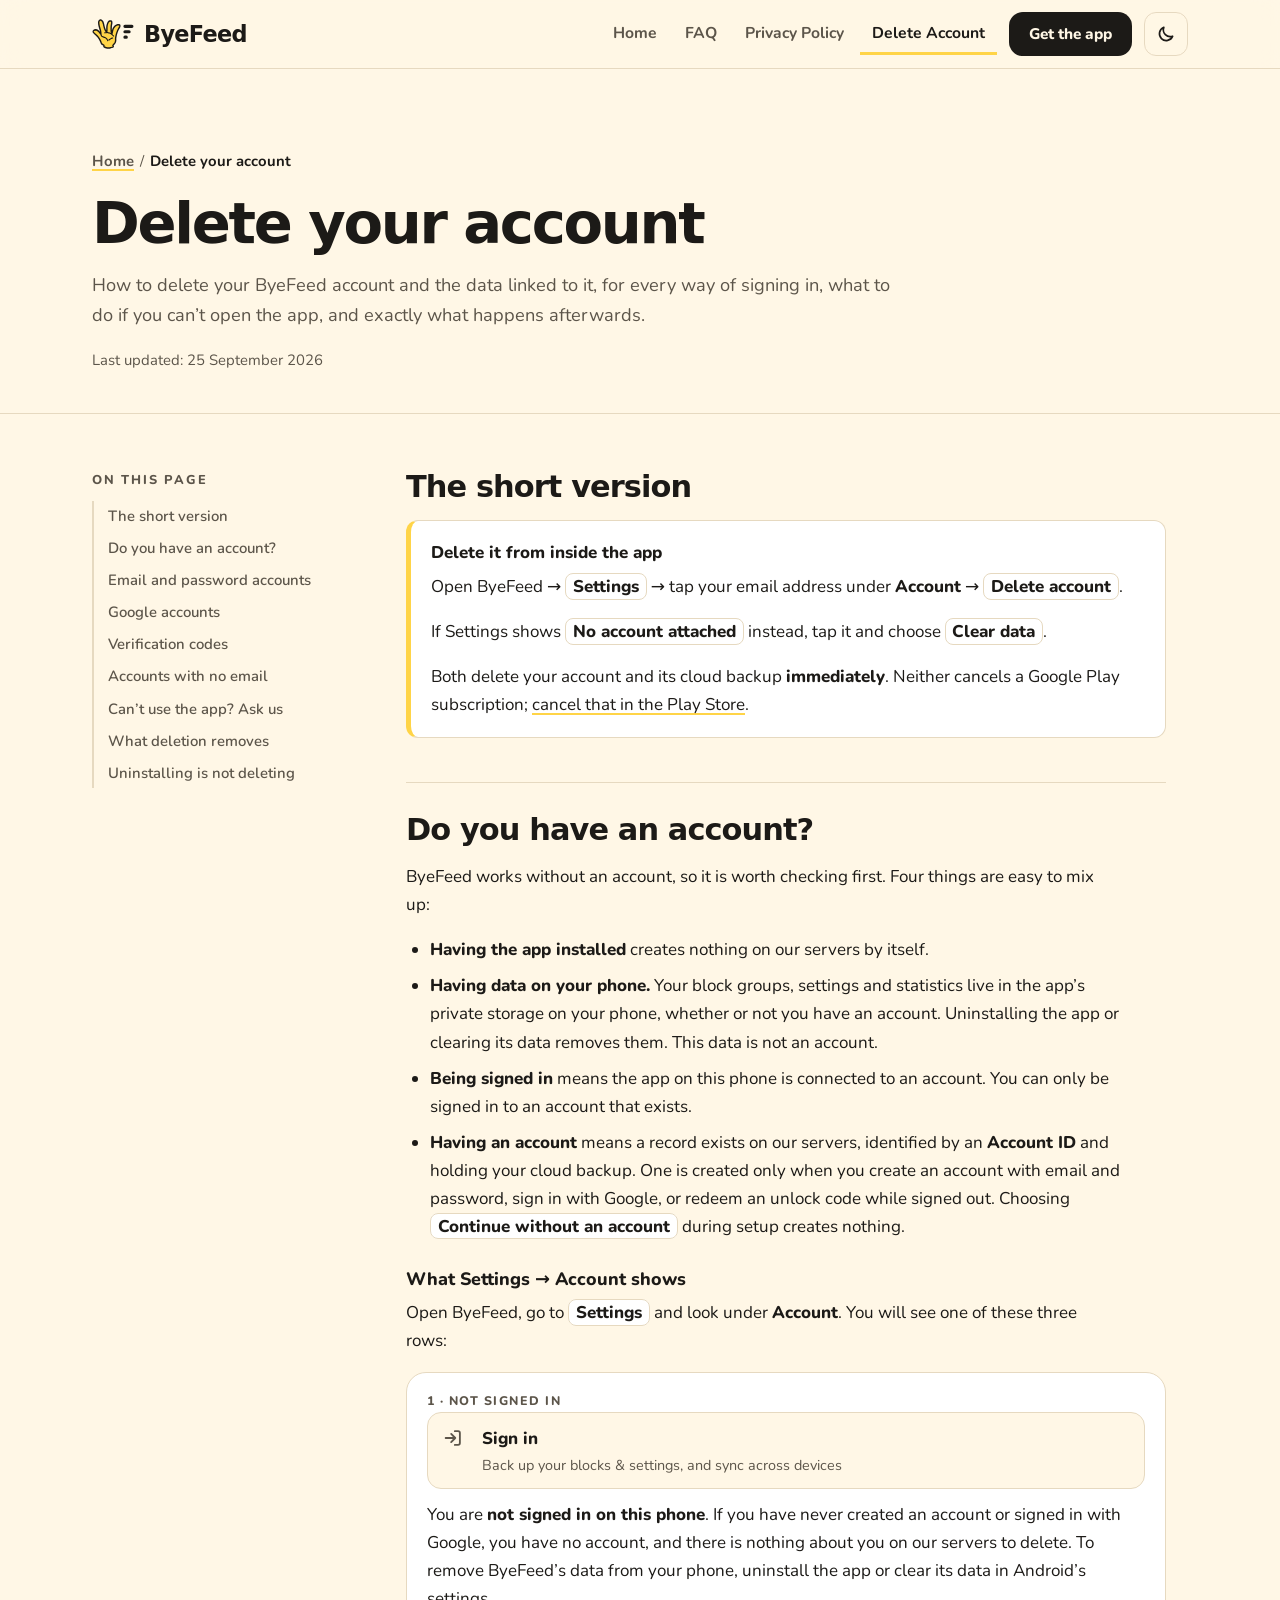
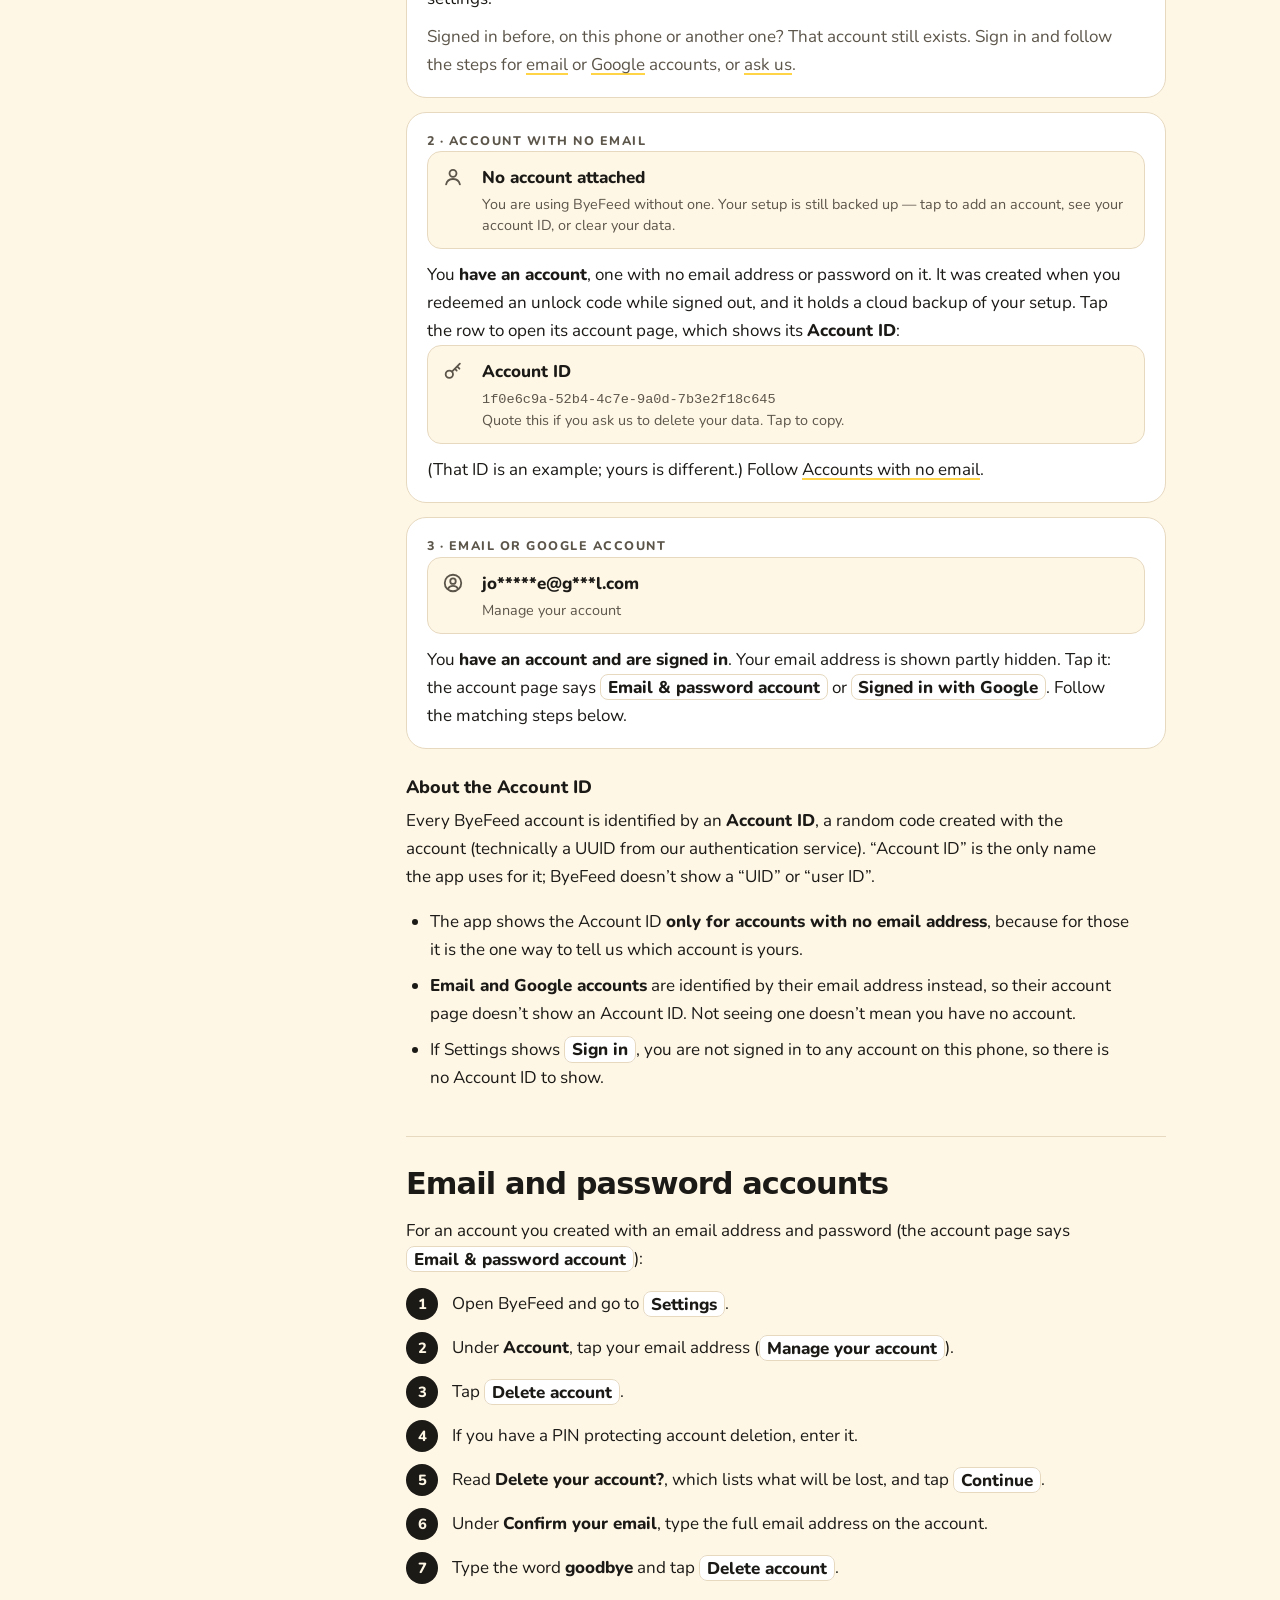
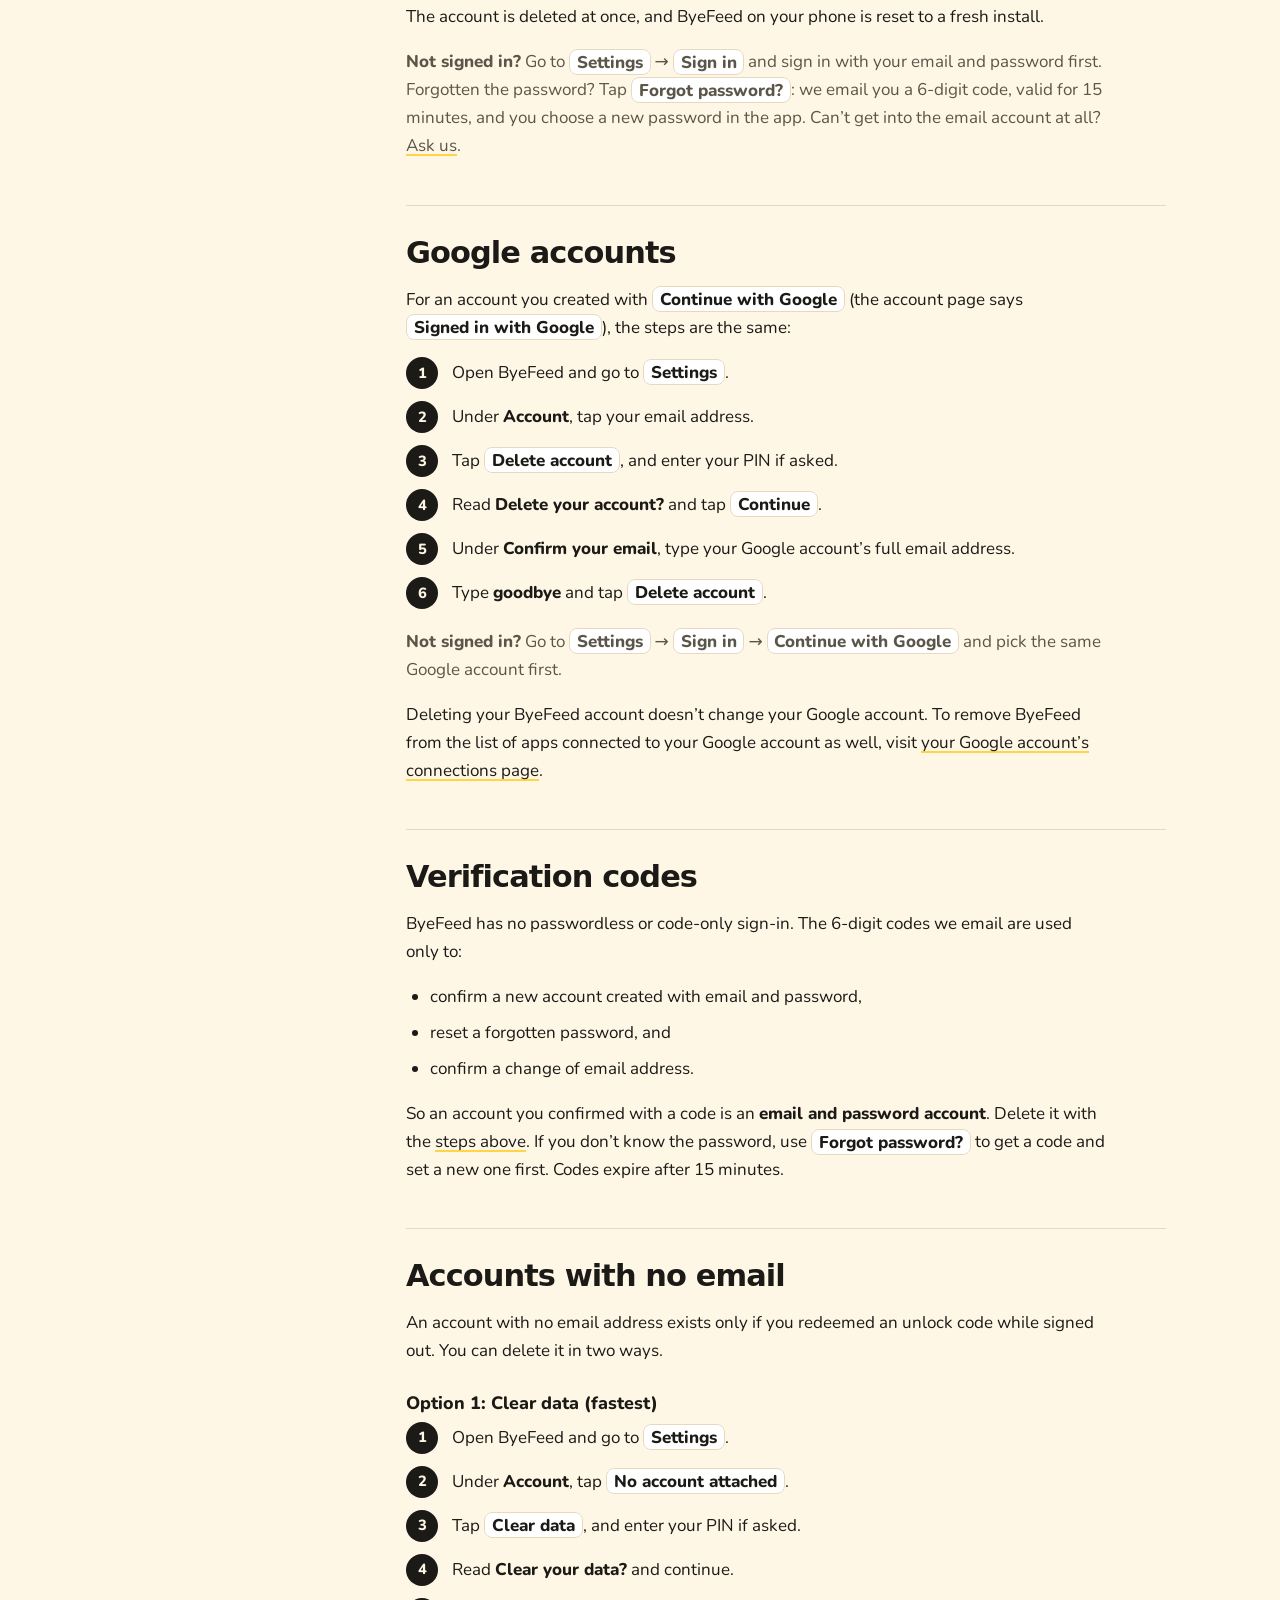
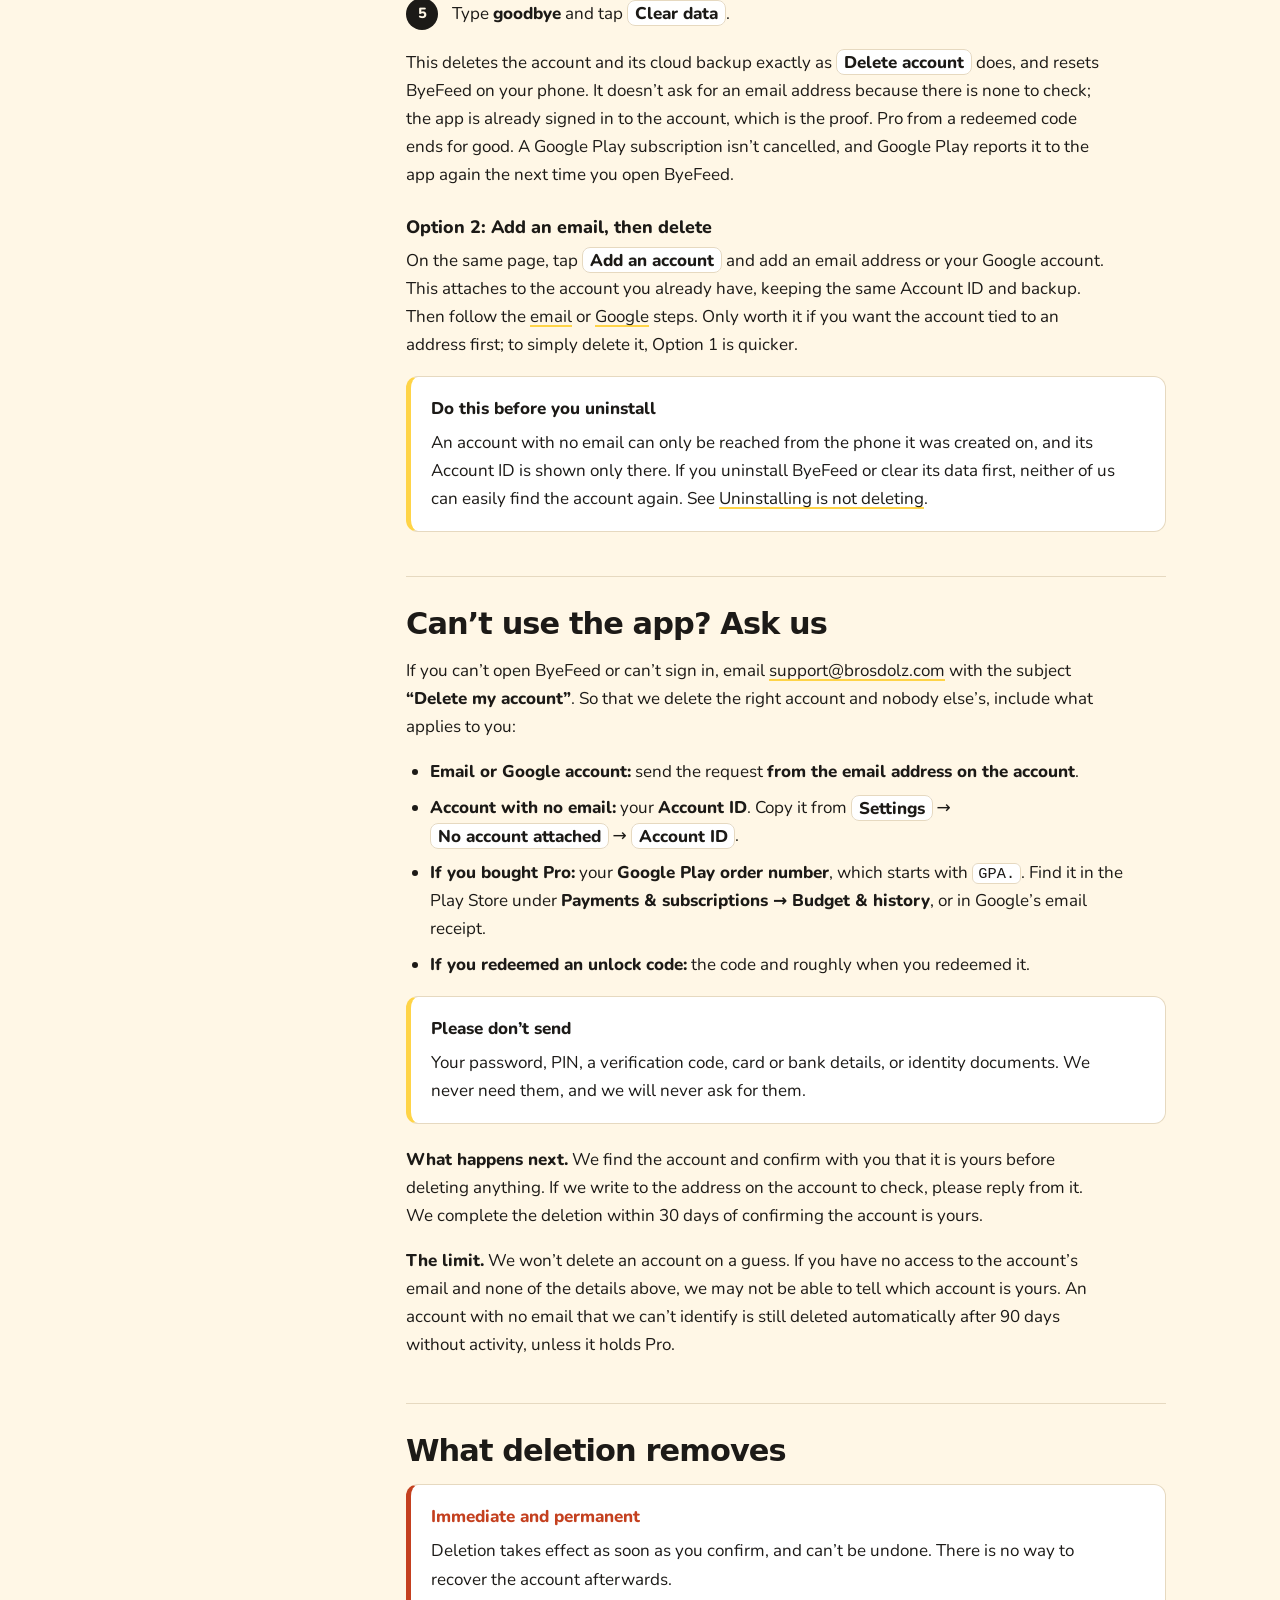
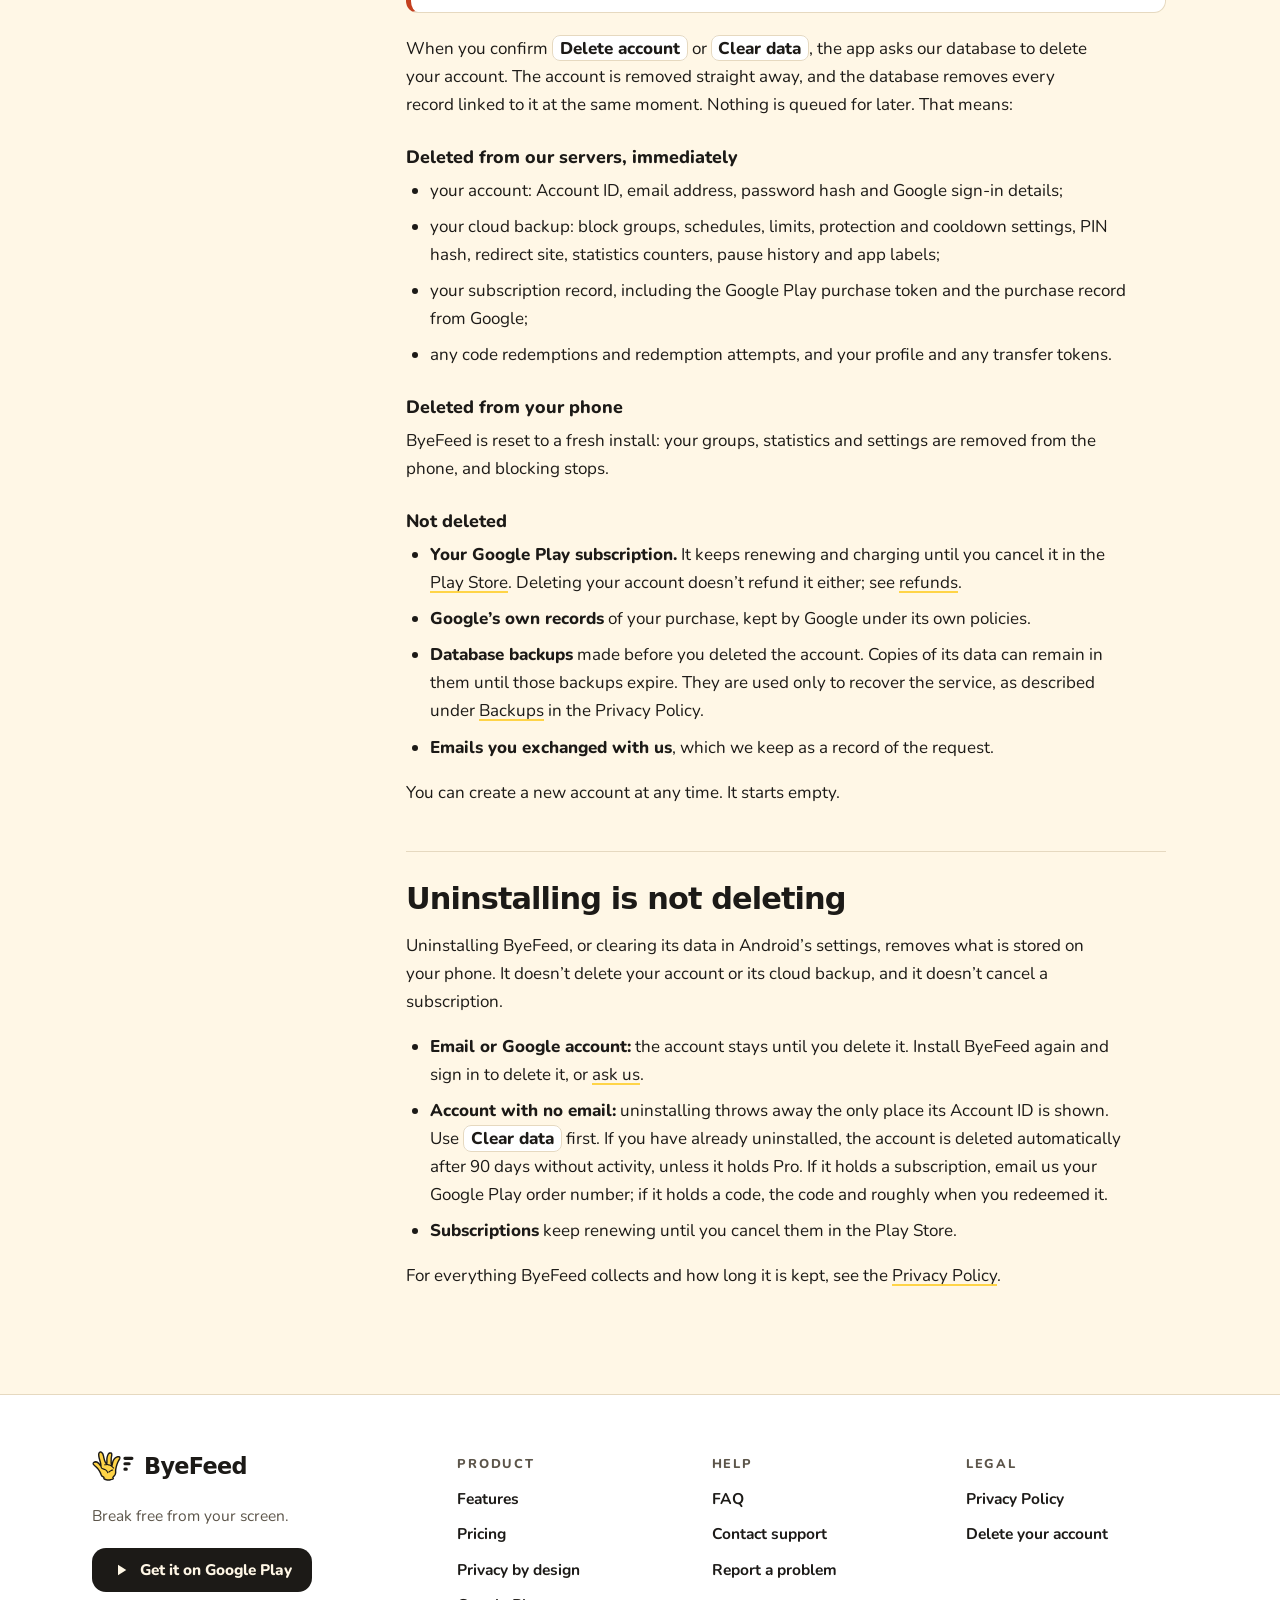
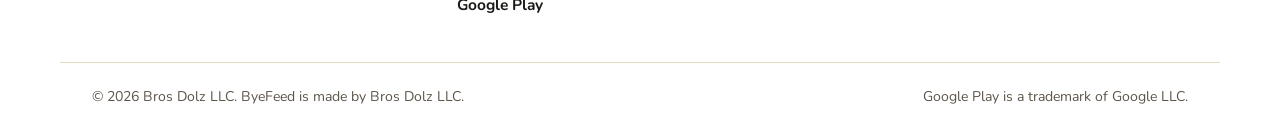
==== delete-account/index.html @ 9628e533 "Website creation" ====
<!DOCTYPE html>
<html lang="en">
<head>
<meta charset="utf-8">
<meta name="viewport" content="width=device-width, initial-scale=1">
<title>Delete your ByeFeed account</title>
<meta name="description" content="How to delete your ByeFeed account and its cloud backup: for email and Google accounts, accounts with no email, and by email if you can't open the app. What is deleted, and what isn't.">
<link rel="canonical" href="https://byefeed.app/delete-account/">
<meta name="color-scheme" content="light dark">
<meta name="theme-color" content="#FFF7E6" media="(prefers-color-scheme: light)">
<meta name="theme-color" content="#1C1A17" media="(prefers-color-scheme: dark)">
<link rel="icon" href="../assets/img/favicon.svg" type="image/svg+xml">
<link rel="icon" href="../assets/img/icon-192.png" type="image/png" sizes="192x192">
<link rel="apple-touch-icon" href="../assets/img/apple-touch-icon.png">
<link rel="preload" href="../assets/fonts/sora-700.woff2" as="font" type="font/woff2" crossorigin>
<link rel="preload" href="../assets/fonts/nunito-400.woff2" as="font" type="font/woff2" crossorigin>
<link rel="stylesheet" href="../assets/css/site.css">
<meta property="og:type" content="website">
<meta property="og:site_name" content="ByeFeed">
<meta property="og:title" content="ByeFeed | Delete your account">
<meta property="og:description" content="How to delete your ByeFeed account and its cloud backup: for email and Google accounts, accounts with no email, and by email if you can't open the app. What is deleted, and what isn't.">
<meta property="og:url" content="https://byefeed.app/delete-account/">
<meta property="og:image" content="https://byefeed.app/assets/img/og-image.png">
<meta property="og:image:width" content="1200">
<meta property="og:image:height" content="630">
<meta property="og:image:alt" content="The ByeFeed logo, a waving yellow hand, with the words Wave the feed goodbye.">
<meta property="og:locale" content="en_US">
<meta name="twitter:card" content="summary_large_image">
<meta name="twitter:title" content="ByeFeed | Delete your account">
<meta name="twitter:description" content="How to delete your ByeFeed account and its cloud backup: for email and Google accounts, accounts with no email, and by email if you can't open the app. What is deleted, and what isn't.">
<meta name="twitter:image" content="https://byefeed.app/assets/img/og-image.png">
<script>(function(){var d=document.documentElement,t=null;d.classList.add("js");try{t=localStorage.getItem("bf-theme")}catch(e){}if(t!=="light"&&t!=="dark")t=window.matchMedia&&matchMedia("(prefers-color-scheme: dark)").matches?"dark":"light";d.setAttribute("data-theme",t)})();</script>
<script src="../assets/js/site.js" defer></script>
</head>
<body>
<a class="skip-link" href="#main">Skip to content</a>
<svg class="sprite" aria-hidden="true" focusable="false">
  <symbol id="bf-mark" viewBox="0 0 262.8 189">
    <path d="M104.1 182.3C99.5 182.4 93.5 181.9 89.2 181C85.6 180.2 82.4 179.1 79.8 177.9C77.7 177 75.6 176.5 74.6 174.8C73.4 172.8 75.4 168.8 73.9 166.2C71.7 162.3 63.2 160.4 59.6 155.9C55.8 151 55.3 143.9 52.1 137.5C48.4 130.2 42.6 120.9 37.9 114.6C34.3 109.6 31.2 106.4 27 102.2C22 97 12.5 89.8 9.5 86.1C8.2 84.5 7.7 83.6 7.2 82.3C6.7 80.8 6.3 79.1 6.6 77.6C6.8 76.1 7.7 74.6 8.9 73.3C10.4 71.7 13.2 70.2 15.6 69.2C17.8 68.3 20.4 67.4 22.6 67.4C24.6 67.5 26.4 68.3 28.4 69.2C30.6 70.2 33 71.5 35.3 73.1C37.9 75.1 40.7 77.7 43.3 80.5C46.4 83.8 50.1 90.7 52.4 92.1C53.4 92.7 54.4 93.1 54.9 92.6C56.5 91.2 53.7 79.2 52.1 71.7C50.2 62.7 45.5 50.8 43.8 42.4C42.5 36.2 41.9 30.2 41.6 25.9C41.4 23.2 41.3 21.5 41.6 19.4C42 17.2 42.7 14.7 43.5 12.9C44 11.6 44.6 10.6 45.5 9.6C46.5 8.5 48.1 7.3 49.6 6.8C51 6.3 52.7 6.4 54.3 6.6C56 6.9 57.6 7.5 59.2 8.7C61.6 10.3 64.5 13.4 66.4 16.7C68.7 20.5 69.9 25.8 71.3 30.7C72.9 36.1 73.6 42.1 75.2 47.9C76.8 54.1 79.1 61.5 81.2 66.8C82.8 70.7 84.3 74.2 86.1 76.9C87.6 79 89.7 81.9 90.8 82C91.3 82 91.7 81.6 92 81C92.8 79.6 92.6 76.3 92.9 72.6C93.3 65.8 92.2 52 93.7 43.3C94.8 36.1 97.5 28.7 99.7 23.9C101.1 20.8 102.3 18.6 104.2 16.7C106 14.9 108.4 13.5 110.7 12.8C113 12.2 115.9 12.2 118 12.8C119.7 13.3 121.3 14.2 122.2 15.6C123.4 17.5 123.6 20.2 123.6 23.6C123.7 29.2 120.9 37.8 120.3 46.1C119.6 56.4 119.4 72.4 120.3 80.6C120.8 85.3 121.4 90.7 122.6 91.5C123 91.8 123.7 91.5 124.2 91.2C124.8 90.7 125.2 89.7 125.7 88.3C126.9 85 127.9 76.2 129.4 70.9C130.8 66.3 132 62.3 134.4 58.1C137 53.3 141.2 47.4 144.9 43.9C147.9 41.2 151.3 39.5 154.2 38.2C156.5 37.2 158.3 36.6 160.6 36.3C163.3 35.9 167.4 35.9 169.6 36.4C171 36.7 172.1 37.2 172.9 37.9C173.5 38.5 173.9 39 174.1 39.9C174.6 41.6 174.6 44.1 173.9 47.2C172.3 53.3 164.4 65 161.1 72.8C158.4 79.1 156.5 84.4 154.7 90.2C152.9 96 151.3 102.4 150.2 107.9C149.2 112.6 148.4 116.6 148 121.3C147.6 126.6 148.6 133.4 147.9 138.2C147.4 142.1 146.1 145.7 145 148.3C144.3 150 143.9 150.6 142.8 152.3C140.5 155.6 132.6 162.6 131.3 166C130.7 167.7 131 168.9 131.3 170.3C131.6 171.7 133.8 173.2 133.3 174.5C132.2 177.1 120.7 179.6 115.4 180.9C111.3 181.9 108.2 182.3 104.1 182.3Z" fill="#FFD447" stroke="#1C1A17" stroke-width="9" stroke-linejoin="round"/>
    <path d="M79.4 87.1C82.6 86.6 85.7 85.8 89 85.6C92.4 85.3 96.1 85.2 99.5 85.8C102.8 86.3 105.8 87.3 109.1 88.6C113 90.1 117.9 92.4 121.5 94.7C124.6 96.7 127.2 99 129.5 101.3C131.6 103.2 133.2 105.2 135 107.2 M56 95.6C56.1 96.9 56 98.1 56.4 99.5C57 101.5 58.4 104.7 59.4 106.4C60.1 107.5 60.6 108.1 61.5 108.9C62.9 110 64.7 111.1 67 112.1C70.2 113.6 76 114.4 79.5 116C82.5 117.3 84.8 118.7 87.1 120.5C89.4 122.3 91.4 124.3 93.1 126.7C95.1 129.4 96.4 133.1 98 136.3 M129.1 119.4C126 120.4 123.1 120.6 119.8 122.3C115.4 124.5 110.4 129.2 105.7 132.6" fill="none" stroke="#1C1A17" stroke-width="7" stroke-linecap="round"/>
    <path d="M206.8 46.4H250.8 M206.8 80.4H232.8 M206.8 114.4H214.8" fill="none" stroke="#1C1A17" style="stroke:var(--mark-bars)" stroke-width="20" stroke-linecap="round"/>
  </symbol>
  <symbol id="i-menu" viewBox="0 0 24 24" fill="none" stroke="currentColor" stroke-width="2" stroke-linecap="round" stroke-linejoin="round"><path d="M4 7h16M4 12h16M4 17h16"/></symbol>
  <symbol id="i-close" viewBox="0 0 24 24" fill="none" stroke="currentColor" stroke-width="2" stroke-linecap="round" stroke-linejoin="round"><path d="M6 6l12 12M18 6 6 18"/></symbol>
  <symbol id="i-play" viewBox="0 0 24 24" fill="none" stroke="currentColor" stroke-width="2" stroke-linecap="round" stroke-linejoin="round"><path d="M8 5v14l11-7z" fill="currentColor" stroke="none"/></symbol>
  <symbol id="i-sun" viewBox="0 0 24 24" fill="none" stroke="currentColor" stroke-width="2" stroke-linecap="round" stroke-linejoin="round"><circle cx="12" cy="12" r="4"/><path d="M12 2.5v2M12 19.5v2M4.6 4.6l1.4 1.4M18 18l1.4 1.4M2.5 12h2M19.5 12h2M4.6 19.4 6 18M18 6l1.4-1.4"/></symbol>
  <symbol id="i-moon" viewBox="0 0 24 24" fill="none" stroke="currentColor" stroke-width="2" stroke-linecap="round" stroke-linejoin="round"><path d="M20 14.6A8.2 8.2 0 0 1 9.4 4a8.2 8.2 0 1 0 10.6 10.6z"/></symbol>
  <symbol id="i-login" viewBox="0 0 24 24" fill="none" stroke="currentColor" stroke-width="2" stroke-linecap="round" stroke-linejoin="round"><path d="M14 4.5h3.5a2 2 0 0 1 2 2v11a2 2 0 0 1-2 2H14"/><path d="M10 16.5 14.5 12 10 7.5M14.5 12H4"/></symbol>
  <symbol id="i-user" viewBox="0 0 24 24" fill="none" stroke="currentColor" stroke-width="2" stroke-linecap="round" stroke-linejoin="round"><circle cx="12" cy="8" r="3.8"/><path d="M4.5 20c.8-3.6 3.9-5.8 7.5-5.8s6.7 2.2 7.5 5.8"/></symbol>
  <symbol id="i-key" viewBox="0 0 24 24" fill="none" stroke="currentColor" stroke-width="2" stroke-linecap="round" stroke-linejoin="round"><circle cx="8" cy="15.5" r="4"/><path d="m10.9 12.6 8.6-8.6M16.5 7l2.5 2.5M14 9.5l2 2"/></symbol>
  <symbol id="i-account" viewBox="0 0 24 24" fill="none" stroke="currentColor" stroke-width="2" stroke-linecap="round" stroke-linejoin="round"><circle cx="12" cy="12" r="9"/><circle cx="12" cy="10" r="3"/><path d="M6.5 18.2c1.3-2 3.2-3 5.5-3s4.2 1 5.5 3"/></symbol>
</svg>
<header class="site-header">
  <div class="wrap header-inner">
    <a class="brand" href="../index.html"><svg class="mark" width="42" height="30" viewBox="0 0 262.8 189" aria-hidden="true" focusable="false"><use href="#bf-mark"/></svg><span class="wordmark">ByeFeed</span><span class="sr-only"> home</span></a>
    <nav class="site-nav" id="site-menu" aria-label="Main">
      <ul>
        <li><a href="../index.html">Home</a></li>
        <li><a href="../faq/index.html">FAQ</a></li>
        <li><a href="../privacy/index.html">Privacy Policy</a></li>
        <li><a href="../delete-account/index.html" aria-current="page">Delete Account</a></li>
        <li class="nav-cta-item"><a class="btn btn-primary btn-sm" href="https://play.google.com/store/apps/details?id=com.byefeed.app">Get the app</a></li>
      </ul>
    </nav>
    <div class="header-actions">
      <button class="theme-toggle" type="button" aria-pressed="false" title="Switch to dark theme">
        <span class="sr-only">Dark theme</span>
        <svg class="icon-moon" aria-hidden="true" focusable="false"><use href="#i-moon"/></svg>
        <svg class="icon-sun" aria-hidden="true" focusable="false"><use href="#i-sun"/></svg>
      </button>
      <button class="nav-toggle" type="button" aria-expanded="false" aria-controls="site-menu">
        <span class="sr-only">Menu</span>
        <svg class="icon-open" aria-hidden="true" focusable="false"><use href="#i-menu"/></svg>
        <svg class="icon-close" aria-hidden="true" focusable="false"><use href="#i-close"/></svg>
      </button>
    </div>
  </div>
</header>
<main id="main">
  <div class="page-head">
    <div class="wrap">
      <nav class="breadcrumb" aria-label="Breadcrumb">
        <ol>
          <li><a href="../index.html">Home</a></li>
          <li><span aria-current="page">Delete your account</span></li>
        </ol>
      </nav>
      <h1>Delete your account</h1>
      <p class="lead">How to delete your ByeFeed account and the data linked to it, for every way of signing in, what to do if you can&rsquo;t open the app, and exactly what happens afterwards.</p>
      <p class="meta">Last updated: 25 September 2026</p>
    </div>
  </div>

  <div class="wrap doc-layout">
    <details class="toc" open>
      <summary>On this page</summary>
      <nav aria-label="Delete account sections">
        <ol>
          <li><a href="#quick">The short version</a></li>
          <li><a href="#check">Do you have an account?</a></li>
          <li><a href="#email">Email and password accounts</a></li>
          <li><a href="#google">Google accounts</a></li>
          <li><a href="#codes">Verification codes</a></li>
          <li><a href="#no-email">Accounts with no email</a></li>
          <li><a href="#by-email">Can&rsquo;t use the app? Ask us</a></li>
          <li><a href="#what-happens">What deletion removes</a></li>
          <li><a href="#uninstall">Uninstalling is not deleting</a></li>
        </ol>
      </nav>
    </details>

    <article class="doc">

      <section id="quick" aria-labelledby="h-quick">
        <h2 id="h-quick">The short version</h2>
        <div class="callout">
          <span class="callout-title">Delete it from inside the app</span>
          <p>Open ByeFeed &rarr; <span class="ui">Settings</span> &rarr; tap your email address under <strong>Account</strong> &rarr; <span class="ui">Delete account</span>.</p>
          <p>If Settings shows <span class="ui">No account attached</span> instead, tap it and choose <span class="ui">Clear data</span>.</p>
          <p>Both delete your account and its cloud backup <strong>immediately</strong>. Neither cancels a Google Play subscription; <a href="https://play.google.com/store/account/subscriptions">cancel that in the Play Store</a>.</p>
        </div>
      </section>

      <section id="check" aria-labelledby="h-check">
        <h2 id="h-check">Do you have an account?</h2>
        <p>ByeFeed works without an account, so it is worth checking first. Four things are easy to mix up:</p>
        <ul>
          <li><strong>Having the app installed</strong> creates nothing on our servers by itself.</li>
          <li><strong>Having data on your phone.</strong> Your block groups, settings and statistics live in the app&rsquo;s private storage on your phone, whether or not you have an account. Uninstalling the app or clearing its data removes them. This data is not an account.</li>
          <li><strong>Being signed in</strong> means the app on this phone is connected to an account. You can only be signed in to an account that exists.</li>
          <li><strong>Having an account</strong> means a record exists on our servers, identified by an <strong>Account ID</strong> and holding your cloud backup. One is created only when you create an account with email and password, sign in with Google, or redeem an unlock code while signed out. Choosing <span class="ui">Continue without an account</span> during setup creates nothing.</li>
        </ul>

        <h3>What Settings &rarr; Account shows</h3>
        <p>Open ByeFeed, go to <span class="ui">Settings</span> and look under <strong>Account</strong>. You will see one of these three rows:</p>

        <div class="state-grid">
          <div class="card state">
            <p class="state-label">1 &middot; Not signed in</p>
            <div class="row-mock" role="img" aria-label="Settings row: Sign in. Back up your blocks and settings, and sync across devices.">
              <svg aria-hidden="true" focusable="false"><use href="#i-login"/></svg>
              <span class="row-title" aria-hidden="true">Sign in</span>
              <span class="row-sub" aria-hidden="true">Back up your blocks &amp; settings, and sync across devices</span>
            </div>
            <p>You are <strong>not signed in on this phone</strong>. If you have never created an account or signed in with Google, you have no account, and there is nothing about you on our servers to delete. To remove ByeFeed&rsquo;s data from your phone, uninstall the app or clear its data in Android&rsquo;s settings.</p>
            <p class="muted">Signed in before, on this phone or another one? That account still exists. Sign in and follow the steps for <a href="#email">email</a> or <a href="#google">Google</a> accounts, or <a href="#by-email">ask us</a>.</p>
          </div>

          <div class="card state">
            <p class="state-label">2 &middot; Account with no email</p>
            <div class="row-mock" role="img" aria-label="Settings row: No account attached. You are using ByeFeed without one. Your setup is still backed up. Tap to add an account, see your account ID, or clear your data.">
              <svg aria-hidden="true" focusable="false"><use href="#i-user"/></svg>
              <span class="row-title" aria-hidden="true">No account attached</span>
              <span class="row-sub" aria-hidden="true">You are using ByeFeed without one. Your setup is still backed up &mdash; tap to add an account, see your account ID, or clear your data.</span>
            </div>
            <p>You <strong>have an account</strong>, one with no email address or password on it. It was created when you redeemed an unlock code while signed out, and it holds a cloud backup of your setup. Tap the row to open its account page, which shows its <strong>Account ID</strong>:</p>
            <div class="row-mock" role="img" aria-label="Example of the Account ID row: a long code of letters, numbers and dashes, with the caption Quote this if you ask us to delete your data. Tap to copy.">
              <svg aria-hidden="true" focusable="false"><use href="#i-key"/></svg>
              <span class="row-title" aria-hidden="true">Account ID</span>
              <span class="row-sub" aria-hidden="true"><span class="row-id">1f0e6c9a-52b4-4c7e-9a0d-7b3e2f18c645</span><br>Quote this if you ask us to delete your data. Tap to copy.</span>
            </div>
            <p>(That ID is an example; yours is different.) Follow <a href="#no-email">Accounts with no email</a>.</p>
          </div>

          <div class="card state">
            <p class="state-label">3 &middot; Email or Google account</p>
            <div class="row-mock" role="img" aria-label="Settings row: your email address, partly hidden, with Manage your account underneath.">
              <svg aria-hidden="true" focusable="false"><use href="#i-account"/></svg>
              <span class="row-title" aria-hidden="true">jo*****e@g***l.com</span>
              <span class="row-sub" aria-hidden="true">Manage your account</span>
            </div>
            <p>You <strong>have an account and are signed in</strong>. Your email address is shown partly hidden. Tap it: the account page says <span class="ui">Email &amp; password account</span> or <span class="ui">Signed in with Google</span>. Follow the matching steps below.</p>
          </div>
        </div>

        <h3>About the Account ID</h3>
        <p>Every ByeFeed account is identified by an <strong>Account ID</strong>, a random code created with the account (technically a UUID from our authentication service). &ldquo;Account ID&rdquo; is the only name the app uses for it; ByeFeed doesn&rsquo;t show a &ldquo;UID&rdquo; or &ldquo;user ID&rdquo;.</p>
        <ul>
          <li>The app shows the Account ID <strong>only for accounts with no email address</strong>, because for those it is the one way to tell us which account is yours.</li>
          <li><strong>Email and Google accounts</strong> are identified by their email address instead, so their account page doesn&rsquo;t show an Account ID. Not seeing one doesn&rsquo;t mean you have no account.</li>
          <li>If Settings shows <span class="ui">Sign in</span>, you are not signed in to any account on this phone, so there is no Account ID to show.</li>
        </ul>
      </section>

      <section id="email" aria-labelledby="h-email">
        <h2 id="h-email">Email and password accounts</h2>
        <p>For an account you created with an email address and password (the account page says <span class="ui">Email &amp; password account</span>):</p>
        <ol class="steps-list">
          <li>Open ByeFeed and go to <span class="ui">Settings</span>.</li>
          <li>Under <strong>Account</strong>, tap your email address (<span class="ui">Manage your account</span>).</li>
          <li>Tap <span class="ui">Delete account</span>.</li>
          <li>If you have a PIN protecting account deletion, enter it.</li>
          <li>Read <strong>Delete your account?</strong>, which lists what will be lost, and tap <span class="ui">Continue</span>.</li>
          <li>Under <strong>Confirm your email</strong>, type the full email address on the account.</li>
          <li>Type the word <strong>goodbye</strong> and tap <span class="ui">Delete account</span>.</li>
        </ol>
        <p>The account is deleted at once, and ByeFeed on your phone is reset to a fresh install.</p>
        <p class="muted"><strong>Not signed in?</strong> Go to <span class="ui">Settings</span> &rarr; <span class="ui">Sign in</span> and sign in with your email and password first. Forgotten the password? Tap <span class="ui">Forgot password?</span>: we email you a 6-digit code, valid for 15 minutes, and you choose a new password in the app. Can&rsquo;t get into the email account at all? <a href="#by-email">Ask us</a>.</p>
      </section>

      <section id="google" aria-labelledby="h-google">
        <h2 id="h-google">Google accounts</h2>
        <p>For an account you created with <span class="ui">Continue with Google</span> (the account page says <span class="ui">Signed in with Google</span>), the steps are the same:</p>
        <ol class="steps-list">
          <li>Open ByeFeed and go to <span class="ui">Settings</span>.</li>
          <li>Under <strong>Account</strong>, tap your email address.</li>
          <li>Tap <span class="ui">Delete account</span>, and enter your PIN if asked.</li>
          <li>Read <strong>Delete your account?</strong> and tap <span class="ui">Continue</span>.</li>
          <li>Under <strong>Confirm your email</strong>, type your Google account&rsquo;s full email address.</li>
          <li>Type <strong>goodbye</strong> and tap <span class="ui">Delete account</span>.</li>
        </ol>
        <p class="muted"><strong>Not signed in?</strong> Go to <span class="ui">Settings</span> &rarr; <span class="ui">Sign in</span> &rarr; <span class="ui">Continue with Google</span> and pick the same Google account first.</p>
        <p>Deleting your ByeFeed account doesn&rsquo;t change your Google account. To remove ByeFeed from the list of apps connected to your Google account as well, visit <a href="https://myaccount.google.com/connections">your Google account&rsquo;s connections page</a>.</p>
      </section>

      <section id="codes" aria-labelledby="h-codes">
        <h2 id="h-codes">Verification codes</h2>
        <p>ByeFeed has no passwordless or code-only sign-in. The 6-digit codes we email are used only to:</p>
        <ul>
          <li>confirm a new account created with email and password,</li>
          <li>reset a forgotten password, and</li>
          <li>confirm a change of email address.</li>
        </ul>
        <p>So an account you confirmed with a code is an <strong>email and password account</strong>. Delete it with the <a href="#email">steps above</a>. If you don&rsquo;t know the password, use <span class="ui">Forgot password?</span> to get a code and set a new one first. Codes expire after 15 minutes.</p>
      </section>

      <section id="no-email" aria-labelledby="h-no-email">
        <h2 id="h-no-email">Accounts with no email</h2>
        <p>An account with no email address exists only if you redeemed an unlock code while signed out. You can delete it in two ways.</p>

        <h3>Option 1: Clear data (fastest)</h3>
        <ol class="steps-list">
          <li>Open ByeFeed and go to <span class="ui">Settings</span>.</li>
          <li>Under <strong>Account</strong>, tap <span class="ui">No account attached</span>.</li>
          <li>Tap <span class="ui">Clear data</span>, and enter your PIN if asked.</li>
          <li>Read <strong>Clear your data?</strong> and continue.</li>
          <li>Type <strong>goodbye</strong> and tap <span class="ui">Clear data</span>.</li>
        </ol>
        <p>This deletes the account and its cloud backup exactly as <span class="ui">Delete account</span> does, and resets ByeFeed on your phone. It doesn&rsquo;t ask for an email address because there is none to check; the app is already signed in to the account, which is the proof. Pro from a redeemed code ends for good. A Google Play subscription isn&rsquo;t cancelled, and Google Play reports it to the app again the next time you open ByeFeed.</p>

        <h3>Option 2: Add an email, then delete</h3>
        <p>On the same page, tap <span class="ui">Add an account</span> and add an email address or your Google account. This attaches to the account you already have, keeping the same Account ID and backup. Then follow the <a href="#email">email</a> or <a href="#google">Google</a> steps. Only worth it if you want the account tied to an address first; to simply delete it, Option 1 is quicker.</p>

        <div class="callout">
          <span class="callout-title">Do this before you uninstall</span>
          <p>An account with no email can only be reached from the phone it was created on, and its Account ID is shown only there. If you uninstall ByeFeed or clear its data first, neither of us can easily find the account again. See <a href="#uninstall">Uninstalling is not deleting</a>.</p>
        </div>
      </section>

      <section id="by-email" aria-labelledby="h-by-email">
        <h2 id="h-by-email">Can&rsquo;t use the app? Ask us</h2>
        <p>If you can&rsquo;t open ByeFeed or can&rsquo;t sign in, email <a href="mailto:support@brosdolz.com?subject=Delete%20my%20account">support@brosdolz.com</a> with the subject <strong>&ldquo;Delete my account&rdquo;</strong>. So that we delete the right account and nobody else&rsquo;s, include what applies to you:</p>
        <ul>
          <li><strong>Email or Google account:</strong> send the request <strong>from the email address on the account</strong>.</li>
          <li><strong>Account with no email:</strong> your <strong>Account ID</strong>. Copy it from <span class="ui">Settings</span> &rarr; <span class="ui">No account attached</span> &rarr; <span class="ui">Account ID</span>.</li>
          <li><strong>If you bought Pro:</strong> your <strong>Google Play order number</strong>, which starts with <code>GPA.</code>. Find it in the Play Store under <strong>Payments &amp; subscriptions &rarr; Budget &amp; history</strong>, or in Google&rsquo;s email receipt.</li>
          <li><strong>If you redeemed an unlock code:</strong> the code and roughly when you redeemed it.</li>
        </ul>
        <div class="callout">
          <span class="callout-title">Please don&rsquo;t send</span>
          <p>Your password, PIN, a verification code, card or bank details, or identity documents. We never need them, and we will never ask for them.</p>
        </div>
        <p><strong>What happens next.</strong> We find the account and confirm with you that it is yours before deleting anything. If we write to the address on the account to check, please reply from it. We complete the deletion within 30 days of confirming the account is yours.</p>
        <p><strong>The limit.</strong> We won&rsquo;t delete an account on a guess. If you have no access to the account&rsquo;s email and none of the details above, we may not be able to tell which account is yours. An account with no email that we can&rsquo;t identify is still deleted automatically after 90 days without activity, unless it holds Pro.</p>
      </section>

      <section id="what-happens" aria-labelledby="h-what-happens">
        <h2 id="h-what-happens">What deletion removes</h2>
        <div class="callout callout-danger">
          <span class="callout-title">Immediate and permanent</span>
          <p>Deletion takes effect as soon as you confirm, and can&rsquo;t be undone. There is no way to recover the account afterwards.</p>
        </div>
        <p>When you confirm <span class="ui">Delete account</span> or <span class="ui">Clear data</span>, the app asks our database to delete your account. The account is removed straight away, and the database removes every record linked to it at the same moment. Nothing is queued for later. That means:</p>
        <h3>Deleted from our servers, immediately</h3>
        <ul>
          <li>your account: Account ID, email address, password hash and Google sign-in details;</li>
          <li>your cloud backup: block groups, schedules, limits, protection and cooldown settings, PIN hash, redirect site, statistics counters, pause history and app labels;</li>
          <li>your subscription record, including the Google Play purchase token and the purchase record from Google;</li>
          <li>any code redemptions and redemption attempts, and your profile and any transfer tokens.</li>
        </ul>
        <h3>Deleted from your phone</h3>
        <p>ByeFeed is reset to a fresh install: your groups, statistics and settings are removed from the phone, and blocking stops.</p>
        <h3>Not deleted</h3>
        <ul>
          <li><strong>Your Google Play subscription.</strong> It keeps renewing and charging until you cancel it in the <a href="https://play.google.com/store/account/subscriptions">Play Store</a>. Deleting your account doesn&rsquo;t refund it either; see <a href="../faq/index.html#refund">refunds</a>.</li>
          <li><strong>Google&rsquo;s own records</strong> of your purchase, kept by Google under its own policies.</li>
          <li><strong>Database backups</strong> made before you deleted the account. Copies of its data can remain in them until those backups expire. They are used only to recover the service, as described under <a href="../privacy/index.html#backups">Backups</a> in the Privacy Policy.</li>
          <li><strong>Emails you exchanged with us</strong>, which we keep as a record of the request.</li>
        </ul>
        <p>You can create a new account at any time. It starts empty.</p>
      </section>

      <section id="uninstall" aria-labelledby="h-uninstall">
        <h2 id="h-uninstall">Uninstalling is not deleting</h2>
        <p>Uninstalling ByeFeed, or clearing its data in Android&rsquo;s settings, removes what is stored on your phone. It doesn&rsquo;t delete your account or its cloud backup, and it doesn&rsquo;t cancel a subscription.</p>
        <ul>
          <li><strong>Email or Google account:</strong> the account stays until you delete it. Install ByeFeed again and sign in to delete it, or <a href="#by-email">ask us</a>.</li>
          <li><strong>Account with no email:</strong> uninstalling throws away the only place its Account ID is shown. Use <span class="ui">Clear data</span> first. If you have already uninstalled, the account is deleted automatically after 90 days without activity, unless it holds Pro. If it holds a subscription, email us your Google Play order number; if it holds a code, the code and roughly when you redeemed it.</li>
          <li><strong>Subscriptions</strong> keep renewing until you cancel them in the Play Store.</li>
        </ul>
        <p>For everything ByeFeed collects and how long it is kept, see the <a href="../privacy/index.html">Privacy Policy</a>.</p>
      </section>

    </article>
  </div>
</main>
<footer class="site-footer">
  <div class="wrap footer-grid">
    <div class="footer-brand">
      <a class="brand" href="../index.html"><svg class="mark" width="42" height="30" viewBox="0 0 262.8 189" aria-hidden="true" focusable="false"><use href="#bf-mark"/></svg><span class="wordmark">ByeFeed</span><span class="sr-only"> home</span></a>
      <p>Break free from your screen.</p>
      <a class="btn btn-primary btn-sm" href="https://play.google.com/store/apps/details?id=com.byefeed.app"><svg aria-hidden="true" focusable="false"><use href="#i-play"/></svg> Get it on Google Play</a>
    </div>
    <nav aria-labelledby="f-product">
      <h2 class="footer-title" id="f-product">Product</h2>
      <ul class="footer-links">
        <li><a href="../index.html#features">Features</a></li>
        <li><a href="../index.html#pricing">Pricing</a></li>
        <li><a href="../index.html#privacy">Privacy by design</a></li>
        <li><a href="https://play.google.com/store/apps/details?id=com.byefeed.app">Google Play</a></li>
      </ul>
    </nav>
    <nav aria-labelledby="f-help">
      <h2 class="footer-title" id="f-help">Help</h2>
      <ul class="footer-links">
        <li><a href="../faq/index.html">FAQ</a></li>
        <li><a href="mailto:support@brosdolz.com">Contact support</a></li>
        <li><a href="../faq/index.html#report-a-bug">Report a problem</a></li>
      </ul>
    </nav>
    <nav aria-labelledby="f-legal">
      <h2 class="footer-title" id="f-legal">Legal</h2>
      <ul class="footer-links">
        <li><a href="../privacy/index.html">Privacy Policy</a></li>
        <li><a href="../delete-account/index.html">Delete your account</a></li>
      </ul>
    </nav>
  </div>
  <div class="wrap footer-bottom">
    <p>&copy; <span data-year>2026</span> Bros Dolz LLC. ByeFeed is made by Bros Dolz LLC.</p>
    <p>Google Play is a trademark of Google LLC.</p>
  </div>
</footer>
</body>
</html>
---- assets/css/site.css ----
/* ============================================================================
   ByeFeed website
   ----------------------------------------------------------------------------
   One stylesheet for every page. The colour tokens are the app's own, value
   for value: assets/brand/byefeed-tokens.json (mirrored in AppPalette and
   res/values*/colors_byefeed.xml). Change a brand colour there first.

   Colour discipline, from assets/brand/BRAND.md:
     * primary  (Ink in light, Highlighter in dark) - main buttons, active UI.
     * brand    (Highlighter) - highlights, Pro, the best-value plan.
     * accent   (Coral) - the "blocked" state only, always with Ink text.
     * danger   - irreversible deletion only.
   ========================================================================= */

@font-face { font-family: "Sora"; font-weight: 700; font-style: normal; font-display: swap; src: url("../fonts/sora-700.woff2") format("woff2"); }
@font-face { font-family: "Nunito"; font-weight: 400; font-style: normal; font-display: swap; src: url("../fonts/nunito-400.woff2") format("woff2"); }
@font-face { font-family: "Nunito"; font-weight: 600; font-style: normal; font-display: swap; src: url("../fonts/nunito-600.woff2") format("woff2"); }
@font-face { font-family: "Nunito"; font-weight: 700; font-style: normal; font-display: swap; src: url("../fonts/nunito-700.woff2") format("woff2"); }
@font-face { font-family: "Nunito"; font-weight: 800; font-style: normal; font-display: swap; src: url("../fonts/nunito-800.woff2") format("woff2"); }

:root {
  /* Brand */
  --highlighter: #FFD447;
  --ink: #1C1A17;
  --paper: #FFF7E6;
  --coral: #FF6A4D;

  /* Light theme (the default, as in the app) */
  --bg: #FFF7E6;
  --surface: #FFFFFF;
  --border: #E6D9C0;
  --text: #1C1A17;
  --text-muted: #5C554A;
  --primary: #1C1A17;
  --on-primary: #FFF7E6;
  --brand: #FFD447;
  --on-brand: #1C1A17;
  --accent: #FF6A4D;
  --on-accent: #1C1A17;
  --success: #17774D;
  --danger: #C4401F;

  /* Derived */
  --mark-bars: var(--ink);          /* feed bars: Ink on light, Paper on dark */
  --hl: #FFD447;                    /* highlighter stroke behind words */
  --header-bg: rgba(255, 247, 230, 0.9);
  --shadow: 0 1px 2px rgba(28, 26, 23, 0.06), 0 12px 32px -12px rgba(28, 26, 23, 0.18);
  --contrast-bg: #FFF7E6;           /* the set-apart band (privacy, closing CTA) */
  --contrast-surface: #FFFFFF;
  --emph-border: #1C1A17;           /* Pro card and best-value plan outline */
  --best-bg: #FFF8E1;               /* Highlighter at 16% over the surface */

  /* Type */
  --font-display: "Sora", "Segoe UI", system-ui, -apple-system, Roboto, Helvetica, Arial, sans-serif;
  --font-body: "Nunito", "Segoe UI", system-ui, -apple-system, Roboto, Helvetica, Arial, sans-serif;

  /* Shape and layout */
  --radius-btn: 16px;
  --radius-card: 20px;
  --radius-sm: 12px;
  --maxw: 1160px;
  --doc-maxw: 760px;
  --gutter: clamp(16px, 4vw, 32px);
  --header-h: 68px;

  color-scheme: light;
}

/* Dark theme. It applies when the visitor has chosen it with the theme button
   (data-theme="dark", set by site.js), or when their device prefers dark and
   they have not chosen light. The two blocks must stay identical. */
@media (prefers-color-scheme: dark) {
  :root:not([data-theme="light"]) {
    --bg: #1C1A17;
    --surface: #262320;
    --border: #45403A;
    --text: #FFF7E6;
    --text-muted: #BDB3A1;
    --primary: #FFD447;
    --on-primary: #1C1A17;
    --brand: #FFD447;
    --on-brand: #1C1A17;
    --accent: #FF7A5E;
    --on-accent: #1C1A17;
    --success: #4CC38A;
    --danger: #FF8A70;

    --mark-bars: var(--paper);
    --hl: rgba(255, 212, 71, 0.34);
    --header-bg: rgba(28, 26, 23, 0.9);
    --shadow: 0 1px 2px rgba(0, 0, 0, 0.3), 0 16px 40px -16px rgba(0, 0, 0, 0.6);
    --contrast-bg: #262320;
    --contrast-surface: #1C1A17;
    --emph-border: #FFD447;
    --best-bg: #3C3524;

    color-scheme: dark;
  }
}
:root[data-theme="dark"] {
  --bg: #1C1A17;
  --surface: #262320;
  --border: #45403A;
  --text: #FFF7E6;
  --text-muted: #BDB3A1;
  --primary: #FFD447;
  --on-primary: #1C1A17;
  --brand: #FFD447;
  --on-brand: #1C1A17;
  --accent: #FF7A5E;
  --on-accent: #1C1A17;
  --success: #4CC38A;
  --danger: #FF8A70;

  --mark-bars: var(--paper);
  --hl: rgba(255, 212, 71, 0.34);
  --header-bg: rgba(28, 26, 23, 0.9);
  --shadow: 0 1px 2px rgba(0, 0, 0, 0.3), 0 16px 40px -16px rgba(0, 0, 0, 0.6);
  --contrast-bg: #262320;
  --contrast-surface: #1C1A17;
  --emph-border: #FFD447;
  --best-bg: #3C3524;

  color-scheme: dark;
}

/* ---- Base ---------------------------------------------------------------- */

*, *::before, *::after { box-sizing: border-box; }

html {
  -webkit-text-size-adjust: 100%;
  text-size-adjust: 100%;
  scroll-behavior: smooth;
  scroll-padding-top: calc(var(--header-h) + 16px);
}
@media (prefers-reduced-motion: reduce) {
  html { scroll-behavior: auto; }
}

body {
  margin: 0;
  background: var(--bg);
  color: var(--text);
  font-family: var(--font-body);
  font-size: 1.0625rem;
  line-height: 1.65;
  -webkit-font-smoothing: antialiased;
  -moz-osx-font-smoothing: grayscale;
  overflow-x: hidden;
}

img, svg { max-width: 100%; }
svg { flex: none; }

h1, h2, h3 {
  font-family: var(--font-display);
  font-weight: 700;
  letter-spacing: -0.03em;
  line-height: 1.12;
  text-wrap: balance;
  margin: 0;
}

p { margin: 0 0 1em; }
p:last-child { margin-bottom: 0; }

a {
  color: inherit;
  text-decoration: underline;
  text-decoration-thickness: 2px;
  text-underline-offset: 3px;
  text-decoration-color: var(--brand);
}
a:hover { text-decoration-color: currentColor; }

strong, b { font-weight: 800; }

code {
  font-family: ui-monospace, "Cascadia Mono", Consolas, Menlo, monospace;
  font-size: 0.9em;
  background: var(--surface);
  border: 1px solid var(--border);
  border-radius: 6px;
  padding: 0.05em 0.35em;
  overflow-wrap: anywhere;
}

:focus-visible {
  outline: 3px solid var(--text);
  outline-offset: 3px;
  border-radius: 6px;
}

.sr-only {
  position: absolute !important;
  width: 1px; height: 1px;
  padding: 0; margin: -1px;
  overflow: hidden;
  clip: rect(0 0 0 0);
  white-space: nowrap;
  border: 0;
}

.skip-link {
  position: absolute;
  left: 12px; top: -60px;
  z-index: 100;
  background: var(--primary);
  color: var(--on-primary);
  padding: 10px 16px;
  border-radius: var(--radius-sm);
  font-weight: 800;
  text-decoration: none;
}
.skip-link:focus { top: 12px; }

.sprite { position: absolute; width: 0; height: 0; overflow: hidden; }

.wrap {
  width: 100%;
  max-width: var(--maxw);
  margin-inline: auto;
  padding-inline: var(--gutter);
}

/* ---- The mark & wordmark -------------------------------------------------- */

.mark { display: block; width: auto; }

.brand {
  display: inline-flex;
  align-items: center;
  gap: 10px;
  color: var(--text);
  text-decoration: none;
}
.brand .mark { height: 30px; }
.wordmark {
  font-family: var(--font-display);
  font-weight: 700;
  letter-spacing: -0.03em;
  font-size: 1.4rem;
  line-height: 1;
}

/* Highlighter stroke behind a word, like the pen it is named after. */
.hl {
  background-image: linear-gradient(transparent 56%, var(--hl) 56%, var(--hl) 90%, transparent 90%);
  padding-inline: 0.06em;
  margin-inline: -0.06em;
  -webkit-box-decoration-break: clone;
  box-decoration-break: clone;
}

/* ---- Header & navigation --------------------------------------------------- */

.site-header {
  position: sticky;
  top: 0;
  z-index: 50;
  background: var(--header-bg);
  -webkit-backdrop-filter: saturate(1.4) blur(12px);
  backdrop-filter: saturate(1.4) blur(12px);
  border-bottom: 1px solid var(--border);
}

.header-inner {
  display: flex;
  align-items: center;
  gap: 12px;
  min-height: var(--header-h);
}
.site-nav { margin-left: auto; }
.header-actions { display: flex; align-items: center; gap: 4px; }

/* Light / dark switch. Shown only once site.js is running, since it is what
   applies and remembers the choice; without it the page follows the device. */
.theme-toggle {
  display: none;
  align-items: center;
  justify-content: center;
  width: 44px; height: 44px;
  border: 1.5px solid var(--border);
  border-radius: 12px;
  background: transparent;
  color: var(--text);
  cursor: pointer;
}
.js .theme-toggle { display: inline-flex; }
.theme-toggle:hover { background: var(--surface); }
.theme-toggle svg { width: 20px; height: 20px; }
.theme-toggle .icon-sun { display: none; }
:root[data-theme="dark"] .theme-toggle .icon-sun { display: block; }
:root[data-theme="dark"] .theme-toggle .icon-moon { display: none; }

.site-nav ul {
  list-style: none;
  margin: 0;
  padding: 0;
  display: flex;
  align-items: center;
  gap: 4px;
}

.site-nav a:not(.btn) {
  display: inline-block;
  padding: 8px 12px;
  border-radius: var(--radius-sm);
  color: var(--text-muted);
  font-weight: 700;
  font-size: 0.98rem;
  text-decoration: none;
}
.site-nav a:not(.btn):hover { color: var(--text); background: var(--surface); }
.site-nav a[aria-current="page"] { color: var(--text); box-shadow: inset 0 -3px 0 var(--brand); border-radius: 0; }
.nav-cta-item { margin-left: 8px; }

.nav-toggle {
  display: none;
  align-items: center;
  justify-content: center;
  width: 48px; height: 48px;
  margin-right: -8px;
  border: 0;
  border-radius: var(--radius-sm);
  background: transparent;
  color: var(--text);
  cursor: pointer;
}
.nav-toggle svg { width: 26px; height: 26px; }
.nav-toggle .icon-close { display: none; }
.nav-toggle[aria-expanded="true"] .icon-open { display: none; }
.nav-toggle[aria-expanded="true"] .icon-close { display: block; }

@media (max-width: 860px) {
  /* Without JavaScript the links simply wrap under the brand; the collapsed
     menu only exists once site.js has marked the page with .js. */
  .header-inner { flex-wrap: wrap; padding-block: 10px; }
  .site-nav { margin-left: 0; }
  .site-nav ul { flex-wrap: wrap; }
  .nav-cta-item { margin-left: 0; }

  .js .header-inner { flex-wrap: nowrap; padding-block: 0; }
  .js .header-actions { margin-left: auto; }
  .js .nav-toggle { display: inline-flex; }
  .js .site-nav {
    display: none;
    position: absolute;
    top: 100%;
    left: 0; right: 0;
    background: var(--bg);
    border-bottom: 1px solid var(--border);
    box-shadow: var(--shadow);
    max-height: calc(100vh - var(--header-h));
    overflow-y: auto;
  }
  .js .site-nav.open { display: block; }
  .js .site-nav ul {
    flex-direction: column;
    align-items: stretch;
    gap: 2px;
    padding: 10px var(--gutter) 20px;
    max-width: var(--maxw);
    margin-inline: auto;
  }
  .js .site-nav a:not(.btn) { display: block; padding: 14px 12px; font-size: 1.08rem; }
  .js .site-nav a[aria-current="page"] { box-shadow: inset 4px 0 0 var(--brand); border-radius: 0; }
  .js .nav-cta-item { margin-top: 10px; }
  .js .nav-cta-item .btn { width: 100%; }
}

/* ---- Buttons ---------------------------------------------------------------- */

.btn {
  display: inline-flex;
  align-items: center;
  justify-content: center;
  gap: 10px;
  min-height: 56px;
  padding: 0 26px;
  border-radius: var(--radius-btn);
  border: 2px solid transparent;
  font-family: var(--font-body);
  font-size: 1.02rem;
  font-weight: 800;
  line-height: 1.1;
  text-align: center;
  text-decoration: none;
  cursor: pointer;
  transition: background-color 0.15s ease, color 0.15s ease, border-color 0.15s ease;
}
.btn svg { width: 18px; height: 18px; }
.btn-sm { min-height: 44px; padding: 0 18px; font-size: 0.96rem; border-radius: 14px; }

.btn-primary { background: var(--primary); color: var(--on-primary); }
.btn-primary:hover { background: color-mix(in srgb, var(--primary) 86%, var(--bg)); }

.btn-outline { background: transparent; color: var(--text); border-color: var(--text); min-height: 52px; }
.btn-outline:hover { background: var(--surface); }

.btn-brand { background: var(--brand); color: var(--on-brand); }
.btn-brand:hover { background: color-mix(in srgb, var(--brand) 88%, var(--ink)); }

.cta-row { display: flex; flex-wrap: wrap; gap: 12px; margin-top: 28px; }

.text-link {
  font-weight: 800;
  text-decoration: underline;
  text-decoration-color: var(--brand);
}

/* ---- Sections ---------------------------------------------------------------- */

.band { padding-block: clamp(64px, 9vw, 112px); }
.band-tight { padding-block: clamp(48px, 7vw, 80px); }
.band + .band { border-top: 1px solid var(--border); }

/* The set-apart band (privacy, closing CTA) follows the theme: the page's own
   Paper with white cards in light, a raised panel with darker cards in dark.
   Text, buttons and the mark all keep the theme's own colours. */
.band-contrast {
  --bg: var(--contrast-bg);
  --surface: var(--contrast-surface);
  background: var(--bg);
  color: var(--text);
}

.eyebrow {
  display: inline-flex;
  align-items: center;
  gap: 8px;
  margin: 0 0 14px;
  font-family: var(--font-body);
  font-weight: 800;
  font-size: 0.8rem;
  letter-spacing: 0.14em;
  text-transform: uppercase;
  color: var(--text-muted);
}
.eyebrow::before {
  content: "";
  width: 10px; height: 10px;
  border-radius: 3px;
  background: var(--brand);
  box-shadow: inset 0 0 0 1.5px var(--ink);
}

.section-head { max-width: 680px; margin-bottom: clamp(32px, 5vw, 52px); }
.section-head.center { margin-inline: auto; text-align: center; }
.section-title { font-size: clamp(1.9rem, 4.4vw, 2.9rem); margin-bottom: 16px; }
.section-head > p { color: var(--text-muted); font-size: 1.1rem; }

.card {
  background: var(--surface);
  border: 1px solid var(--border);
  border-radius: var(--radius-card);
}

/* ---- Hero ---------------------------------------------------------------------- */

.hero { padding-block: clamp(48px, 7vw, 96px) clamp(64px, 9vw, 112px); overflow: hidden; }

.hero-grid {
  display: grid;
  grid-template-columns: minmax(0, 1.08fr) minmax(0, 0.92fr);
  gap: clamp(40px, 6vw, 80px);
  align-items: center;
}

.hero-title { font-size: clamp(2.7rem, 7.2vw, 4.7rem); line-height: 1.02; letter-spacing: -0.04em; margin-bottom: 22px; }

.hero-sub { font-size: clamp(1.08rem, 1.8vw, 1.25rem); color: var(--text-muted); max-width: 33em; }

.hero-note {
  display: flex;
  flex-wrap: wrap;
  gap: 6px 18px;
  list-style: none;
  margin: 22px 0 0;
  padding: 0;
  color: var(--text-muted);
  font-size: 0.95rem;
  font-weight: 700;
}
.hero-note li { display: inline-flex; align-items: center; gap: 7px; }
.hero-note svg { width: 16px; height: 16px; color: var(--success); }

/* ---- Phone mock: the real block screen, drawn to BRAND.md --------------------- */

.phone {
  position: relative;
  width: min(330px, 100%);
  margin-inline: auto;
  padding: 11px;
  border-radius: 46px;
  background: #1C1A17;
  box-shadow: 0 0 0 1px #45403A, var(--shadow), 0 40px 80px -40px rgba(28, 26, 23, 0.45);
}

.phone-screen {
  position: relative;
  border-radius: 36px;
  overflow: hidden;
  background: var(--bg);
  color: var(--text);
  padding: 44px 20px 20px;
  display: flex;
  flex-direction: column;
  min-height: 600px;
}
.phone-screen::before {
  /* camera cut-out */
  content: "";
  position: absolute;
  top: 12px; left: 50%;
  width: 22px; height: 22px;
  margin-left: -11px;
  border-radius: 50%;
  background: #1C1A17;
}

.bs-moment { text-align: center; }
.bs-mark { width: 172px; margin: 6px auto 14px; overflow: visible; }
.bs-title { font-family: var(--font-display); font-weight: 700; font-size: 2.15rem; line-height: 1.1; letter-spacing: -0.04em; margin: 0 0 10px; }
.bs-copy { font-size: 0.9rem; line-height: 1.5; color: var(--text-muted); margin: 0; }
.bs-copy b { color: var(--text); }

.bs-decision { margin-top: auto; padding-top: 18px; display: grid; gap: 10px; }

.facts {
  display: grid;
  grid-template-columns: 1fr 1fr;
  background: var(--surface);
  border: 1px solid var(--border);
  border-radius: var(--radius-card);
  padding: 14px 16px;
  gap: 12px;
  text-align: left;
  margin-bottom: 4px;
}
.fact-label { display: block; font-size: 0.72rem; color: var(--text-muted); font-weight: 700; }
.fact-value { display: block; font-family: var(--font-display); font-weight: 700; font-size: 1.12rem; letter-spacing: -0.02em; line-height: 1.25; }

/* "Go Back · 9s": the primary fill sweeps in from the left, and the label
   reads text over the empty part and on_primary over the filled part. */
.charge {
  --fill: 42%;
  position: relative;
  height: 52px;
  border-radius: var(--radius-btn);
  border: 2px solid var(--primary);
  background: var(--bg);
  overflow: hidden;
  font-weight: 800;
  font-size: 1rem;
}
.charge-fill,
.charge-label {
  position: absolute;
  inset: 0;
  display: grid;
  place-items: center;
}
.charge-fill { background: var(--primary); clip-path: inset(0 calc(100% - var(--fill)) 0 0); }
.charge-label { color: var(--text); }
.charge-label.on { color: var(--on-primary); clip-path: inset(0 calc(100% - var(--fill)) 0 0); }

.ghost-btn {
  height: 50px;
  display: grid;
  place-items: center;
  border-radius: var(--radius-btn);
  border: 2px solid var(--text);
  font-weight: 800;
  font-size: 1rem;
}

/* The mark waves once: the hand swings about its wrist, and the feed bars
   slide out from behind it on the last swing (MarkWave in byefeed_mark.dart).
   Nothing moves when the visitor has asked for reduced motion. */
@media (prefers-reduced-motion: no-preference) {
  .wave .wave-hand {
    transform-box: view-box;
    transform-origin: 104px 184px;
    animation: bf-wave 1.4s cubic-bezier(0.45, 0, 0.3, 1) 0.35s both;
  }
  .wave .wave-bars {
    animation: bf-bars 1.4s cubic-bezier(0.2, 0.8, 0.3, 1) 0.35s both;
  }
  @keyframes bf-wave {
    0%   { transform: rotate(0deg); }
    18%  { transform: rotate(-13deg); }
    40%  { transform: rotate(10deg); }
    60%  { transform: rotate(-8deg); }
    80%  { transform: rotate(6deg); }
    100% { transform: rotate(0deg); }
  }
  @keyframes bf-bars {
    0%, 62% { transform: translateX(-70px); opacity: 0; }
    100%    { transform: translateX(0); opacity: 1; }
  }
}

/* ---- Problem ---------------------------------------------------------------------- */

.split {
  display: grid;
  grid-template-columns: minmax(0, 1fr) minmax(0, 1fr);
  gap: clamp(36px, 6vw, 80px);
  align-items: center;
}
.split.top { align-items: start; }

.lede { font-size: 1.14rem; color: var(--text-muted); }

.points { list-style: none; margin: 0; padding: 0; display: grid; gap: 14px; }
.points li {
  background: var(--surface);
  border: 1px solid var(--border);
  border-radius: var(--radius-card);
  padding: 20px 22px;
}
.points h3 { font-size: 1.12rem; margin-bottom: 6px; letter-spacing: -0.02em; }
.points p { color: var(--text-muted); font-size: 0.99rem; }

/* ---- Features --------------------------------------------------------------------- */

.features {
  display: grid;
  grid-template-columns: repeat(4, minmax(0, 1fr));
  gap: 16px;
  list-style: none;
  margin: 0;
  padding: 0;
}

.feature { padding: 24px 22px 26px; }
.feature h3 { font-size: 1.14rem; letter-spacing: -0.02em; margin: 0 0 8px; }
.feature p { color: var(--text-muted); font-size: 0.98rem; }

.ico {
  width: 46px; height: 46px;
  display: grid;
  place-items: center;
  border-radius: 14px;
  background: var(--brand);
  color: var(--ink);
  box-shadow: inset 0 0 0 2px var(--ink);
  margin-bottom: 18px;
}
.ico svg { width: 24px; height: 24px; }

/* ---- Short-form feeds mock -------------------------------------------------------- */

.feed-list { list-style: none; margin: 26px 0 0; padding: 0; display: grid; gap: 14px; }
.feed-list li { position: relative; padding-left: 30px; color: var(--text-muted); }
.feed-list li::before {
  content: "";
  position: absolute;
  left: 0; top: 0.5em;
  width: 12px; height: 12px;
  border-radius: 3px;
  background: var(--brand);
  box-shadow: inset 0 0 0 1.5px var(--ink);
}
.feed-list strong { color: var(--text); }

.feeds { max-width: 400px; margin-inline: auto; padding: 8px 0 0; box-shadow: var(--shadow); }
.feeds-title { padding: 12px 20px 10px; font-family: var(--font-display); font-weight: 700; letter-spacing: -0.02em; font-size: 1.05rem; }
.feed-row { display: flex; align-items: center; gap: 14px; padding: 11px 20px; }
.feed-row + .feed-row { border-top: 1px solid var(--border); }
.feed-tile {
  width: 34px; height: 34px;
  display: grid; place-items: center;
  border-radius: 10px;
  border: 1.5px solid var(--border);
  color: var(--text-muted);
}
.feed-tile svg { width: 18px; height: 18px; }
.feed-row.on .feed-tile { background: var(--brand); border-color: var(--ink); color: var(--ink); }
.feed-name { flex: 1; font-weight: 700; font-size: 0.97rem; }

/* Toggles: primary track, brand knob (BRAND.md "Shape"). */
.toggle {
  width: 46px; height: 28px;
  border-radius: 999px;
  background: var(--border);
  position: relative;
  flex: none;
}
.toggle::after {
  content: "";
  position: absolute;
  top: 4px; left: 4px;
  width: 20px; height: 20px;
  border-radius: 50%;
  background: var(--surface);
  box-shadow: 0 1px 2px rgba(0, 0, 0, 0.2);
}
.feed-row.on .toggle { background: var(--primary); }
.feed-row.on .toggle::after { left: 22px; background: var(--brand); box-shadow: inset 0 0 0 2px var(--ink); }

.feeds-foot { border-top: 1px solid var(--border); padding: 14px 20px; color: var(--text-muted); font-size: 0.88rem; }

/* ---- Steps ------------------------------------------------------------------------- */

.steps { display: grid; grid-template-columns: repeat(3, minmax(0, 1fr)); gap: 16px; list-style: none; margin: 0; padding: 0; counter-reset: step; }
.step { padding: 26px 24px 28px; counter-increment: step; }
.step::before {
  content: counter(step);
  display: grid;
  place-items: center;
  width: 42px; height: 42px;
  border-radius: 50%;
  background: var(--primary);
  color: var(--on-primary);
  font-family: var(--font-display);
  font-weight: 700;
  font-size: 1.15rem;
  margin-bottom: 18px;
}
.step h3 { font-size: 1.16rem; letter-spacing: -0.02em; margin-bottom: 8px; }
.step p { color: var(--text-muted); font-size: 0.98rem; }

/* ---- Privacy band ------------------------------------------------------------------- */

.privacy-grid { display: grid; grid-template-columns: repeat(4, minmax(0, 1fr)); gap: 16px; list-style: none; margin: 0; padding: 0; }
.privacy-item { padding: 24px 22px; }
.privacy-item h3 { font-size: 1.1rem; letter-spacing: -0.02em; margin-bottom: 8px; }
.privacy-item p { color: var(--text-muted); font-size: 0.97rem; }
.band-contrast .section-head > p { color: var(--text-muted); }
.band-foot { margin-top: 32px; }

/* ---- Pricing ------------------------------------------------------------------------ */

.pricing-grid {
  display: grid;
  grid-template-columns: minmax(0, 0.85fr) minmax(0, 1.15fr);
  gap: 18px;
  align-items: stretch;
  max-width: 1000px;
  margin-inline: auto;
}

.plan { padding: 30px 28px; display: flex; flex-direction: column; }
.plan-pro { border: 2px solid var(--emph-border); box-shadow: var(--shadow); }

.plan-head { display: flex; align-items: center; justify-content: space-between; gap: 12px; margin-bottom: 6px; }
.plan-name { font-size: 1.5rem; letter-spacing: -0.03em; }
.plan-lead { color: var(--text-muted); margin-bottom: 18px; }

.chip {
  display: inline-flex;
  align-items: center;
  gap: 6px;
  border-radius: 999px;
  padding: 4px 12px;
  font-size: 0.8rem;
  font-weight: 800;
  letter-spacing: 0.04em;
  text-transform: uppercase;
  border: 1.5px solid var(--border);
  color: var(--text-muted);
  white-space: nowrap;
}
.chip-brand { background: var(--brand); color: var(--on-brand); border-color: var(--ink); }

.checks { list-style: none; margin: 0 0 24px; padding: 0; display: grid; gap: 10px; }
.checks li { position: relative; padding-left: 30px; font-size: 0.99rem; }
.checks li::before {
  content: "";
  position: absolute;
  left: 3px; top: 0.42em;
  width: 13px; height: 7px;
  border-left: 2.5px solid var(--success);
  border-bottom: 2.5px solid var(--success);
  transform: rotate(-45deg);
}
.checks .muted { color: var(--text-muted); }

.plan-options { display: grid; gap: 10px; margin: 0 0 22px; padding: 0; list-style: none; }
.option {
  display: grid;
  grid-template-columns: 1fr auto;
  align-items: center;
  gap: 4px 12px;
  padding: 14px 16px;
  border: 1.5px solid var(--border);
  border-radius: 16px;
}
.option-best { border: 2px solid var(--emph-border); background: var(--best-bg); }
.option-name { font-weight: 800; display: flex; align-items: center; gap: 8px; flex-wrap: wrap; }
.option-price { font-family: var(--font-display); font-weight: 700; font-size: 1.35rem; letter-spacing: -0.03em; text-align: right; white-space: nowrap; }
.option-price small { font-family: var(--font-body); font-weight: 700; font-size: 0.85rem; color: var(--text-muted); letter-spacing: 0; margin-left: 2px; }
.option-note { grid-column: 1 / -1; color: var(--text-muted); font-size: 0.9rem; }
.save[hidden] { display: none; }

.plan .btn { margin-top: auto; width: 100%; }
.plan-fine { color: var(--text-muted); font-size: 0.86rem; margin: 12px 0 0; text-align: center; }

.price-free { font-family: var(--font-display); font-weight: 700; font-size: 2.6rem; letter-spacing: -0.04em; line-height: 1; margin: 6px 0 6px; }

.price-country {
  max-width: 1000px;
  margin: 26px auto 0;
  display: flex;
  flex-wrap: wrap;
  align-items: center;
  justify-content: center;
  gap: 8px 12px;
  color: var(--text-muted);
  font-size: 0.97rem;
}
.price-country strong { color: var(--text); }
.price-country [data-price-picker]:not([hidden]) { display: inline-flex; flex-wrap: wrap; align-items: center; justify-content: center; gap: 10px; }
.price-country select {
  font: inherit;
  font-weight: 700;
  color: var(--text);
  background: var(--surface);
  border: 1.5px solid var(--border);
  border-radius: 12px;
  min-height: 44px;
  padding: 6px 12px;
  max-width: 260px;
}

.fine-print {
  max-width: 820px;
  margin: 26px auto 0;
  color: var(--text-muted);
  font-size: 0.9rem;
  text-align: center;
}
.fine-print a { color: inherit; }

/* ---- FAQ (accordion) --------------------------------------------------------------------- */

.faq-list { max-width: 820px; margin-inline: auto; display: grid; gap: 12px; }
.faq-list.left { margin-inline: 0; }

.faq-item { background: var(--surface); border: 1px solid var(--border); border-radius: var(--radius-card); }
.faq-item > summary {
  list-style: none;
  cursor: pointer;
  position: relative;
  padding: 19px 58px 19px 22px;
  font-weight: 800;
  font-size: 1.05rem;
  line-height: 1.4;
  border-radius: var(--radius-card);
}
.faq-item > summary::-webkit-details-marker { display: none; }
.faq-item > summary::after {
  content: "";
  position: absolute;
  right: 22px; top: 50%;
  width: 22px; height: 22px;
  margin-top: -11px;
  border-radius: 50%;
  /* A "+" drawn in Ink on the Highlighter disc; it becomes "-" when open. */
  background:
    linear-gradient(var(--ink), var(--ink)) center / 10px 2px no-repeat,
    linear-gradient(var(--ink), var(--ink)) center / 2px 10px no-repeat,
    var(--brand);
  box-shadow: inset 0 0 0 1.5px var(--ink);
}
.faq-item[open] > summary::after {
  background:
    linear-gradient(var(--ink), var(--ink)) center / 10px 2px no-repeat,
    var(--brand);
}
.faq-item > summary:hover { background: color-mix(in srgb, var(--brand) 10%, var(--surface)); }
.faq-item[open] > summary { border-bottom-left-radius: 0; border-bottom-right-radius: 0; }
.answer { padding: 0 22px 22px; color: var(--text-muted); }
.answer strong, .answer b { color: var(--text); }
.answer ul, .answer ol { padding-left: 22px; margin: 0 0 1em; }
.answer li { margin-bottom: 6px; }
.answer li:last-child { margin-bottom: 0; }
.faq-item:target { outline: 3px solid var(--brand); outline-offset: 2px; }

.more-link { text-align: center; margin-top: 28px; }

/* ---- Closing call to action ----------------------------------------------------------------- */

.closer { text-align: center; }
.closer .mark { height: 110px; margin: 0 auto 26px; }
.closer h2 { font-size: clamp(2rem, 5vw, 3.2rem); margin-bottom: 14px; }
.closer p { color: var(--text-muted); max-width: 40ch; margin-inline: auto; font-size: 1.1rem; }
.closer .cta-row { justify-content: center; }

/* ---- Footer ------------------------------------------------------------------------ */

.site-footer { border-top: 1px solid var(--border); background: var(--surface); padding-block: 56px 28px; font-size: 0.97rem; }

.footer-grid {
  display: grid;
  grid-template-columns: minmax(0, 1.5fr) repeat(3, minmax(0, 1fr));
  gap: 32px;
}
.footer-brand p { color: var(--text-muted); margin: 14px 0 20px; }
.footer-title {
  font-family: var(--font-body);
  font-size: 0.8rem;
  font-weight: 800;
  letter-spacing: 0.14em;
  text-transform: uppercase;
  color: var(--text-muted);
  margin: 6px 0 14px;
}
.footer-links { list-style: none; margin: 0; padding: 0; display: grid; gap: 10px; }
.footer-links a { color: var(--text); text-decoration: none; font-weight: 700; }
.footer-links a:hover { text-decoration: underline; text-decoration-color: var(--brand); }

.footer-bottom {
  margin-top: 44px;
  padding-top: 22px;
  border-top: 1px solid var(--border);
  display: flex;
  flex-wrap: wrap;
  justify-content: space-between;
  gap: 8px 24px;
  color: var(--text-muted);
  font-size: 0.88rem;
}
.footer-bottom p { margin: 0; }

/* ---- Document pages (Privacy Policy, Delete Account, FAQ) -------------------------- */

.page-head { padding-block: clamp(44px, 7vw, 80px) clamp(28px, 4vw, 40px); border-bottom: 1px solid var(--border); }
.page-head h1 { font-size: clamp(2.3rem, 6vw, 3.6rem); letter-spacing: -0.04em; margin-bottom: 14px; }
.page-head .lead { font-size: 1.14rem; color: var(--text-muted); max-width: 44em; }
.meta { color: var(--text-muted); font-size: 0.93rem; margin-top: 18px; }

.breadcrumb { font-size: 0.93rem; margin-bottom: 18px; }
.breadcrumb ol { list-style: none; margin: 0; padding: 0; display: flex; flex-wrap: wrap; gap: 6px; }
.breadcrumb li + li::before { content: "/"; margin-right: 6px; color: var(--text-muted); }
.breadcrumb a { color: var(--text-muted); font-weight: 700; }
.breadcrumb [aria-current] { color: var(--text); font-weight: 700; }

.doc-layout {
  display: grid;
  grid-template-columns: 250px minmax(0, 1fr);
  gap: clamp(32px, 5vw, 64px);
  align-items: start;
  padding-block: clamp(32px, 5vw, 56px) clamp(64px, 9vw, 104px);
}

.toc { position: sticky; top: calc(var(--header-h) + 20px); max-height: calc(100vh - var(--header-h) - 40px); overflow-y: auto; font-size: 0.93rem; }
.toc > summary {
  list-style: none;
  font-weight: 800;
  font-size: 0.8rem;
  letter-spacing: 0.14em;
  text-transform: uppercase;
  color: var(--text-muted);
  margin-bottom: 10px;
  pointer-events: none;
}
.toc > summary::-webkit-details-marker { display: none; }
.toc ol { list-style: none; margin: 0; padding: 0; display: grid; gap: 2px; border-left: 2px solid var(--border); }
.toc a { display: block; padding: 5px 0 5px 14px; margin-left: -2px; border-left: 2px solid transparent; color: var(--text-muted); text-decoration: none; font-weight: 600; line-height: 1.35; }
.toc a:hover { color: var(--text); border-left-color: var(--brand); }

.doc { max-width: var(--doc-maxw); min-width: 0; }
.doc > section + section { margin-top: 18px; }
.doc h2 {
  font-size: clamp(1.5rem, 3vw, 1.9rem);
  letter-spacing: -0.03em;
  margin: 44px 0 16px;
  padding-top: 30px;
  border-top: 1px solid var(--border);
}
.doc > section:first-child > h2:first-child,
.doc > h2:first-child { margin-top: 0; padding-top: 0; border-top: 0; }
.doc h3 { font-family: var(--font-body); font-weight: 800; letter-spacing: 0; font-size: 1.12rem; margin: 28px 0 10px; }
.doc p, .doc li { max-width: 70ch; }
.doc ul, .doc ol { padding-left: 24px; margin: 0 0 1em; }
.doc li { margin-bottom: 8px; }
.doc li > ul, .doc li > ol { margin-top: 8px; }
.doc .muted { color: var(--text-muted); }

/* In-app labels, set apart so the words match what is on screen. */
.ui {
  display: inline;
  font-weight: 800;
  padding: 0.04em 0.4em;
  border: 1.5px solid var(--border);
  border-radius: 8px;
  background: var(--surface);
  white-space: nowrap;
}

.callout {
  background: var(--surface);
  border: 1px solid var(--border);
  border-left: 5px solid var(--brand);
  border-radius: var(--radius-sm);
  padding: 18px 20px;
  margin: 0 0 22px;
}
.callout > :last-child { margin-bottom: 0; }
.callout-title { font-weight: 800; margin-bottom: 6px; display: block; }
.callout-danger { border-left-color: var(--danger); }
.callout-danger .callout-title { color: var(--danger); }

.table-wrap {
  overflow-x: auto;
  border: 1px solid var(--border);
  border-radius: var(--radius-sm);
  margin: 0 0 24px;
  background: var(--surface);
  -webkit-overflow-scrolling: touch;
}
.table-wrap:focus-visible { outline-offset: 2px; }
table { width: 100%; min-width: 600px; border-collapse: collapse; font-size: 0.95rem; }
caption { text-align: left; padding: 12px 16px 0; font-weight: 800; }
th, td { text-align: left; vertical-align: top; padding: 13px 16px; border-bottom: 1px solid var(--border); }
thead th { font-size: 0.78rem; letter-spacing: 0.1em; text-transform: uppercase; color: var(--text-muted); font-weight: 800; white-space: nowrap; }
tbody th { font-weight: 800; }
tbody tr:last-child > * { border-bottom: 0; }
td ul { margin: 0; padding-left: 18px; }
td li { margin-bottom: 4px; }

/* Numbered steps with the step number in a disc. */
.steps-list { list-style: none; counter-reset: s; padding-left: 0 !important; margin: 0 0 22px; display: grid; gap: 12px; }
.steps-list > li { counter-increment: s; position: relative; padding-left: 46px; margin: 0; min-height: 32px; }
.steps-list > li::before {
  content: counter(s);
  position: absolute;
  left: 0; top: -2px;
  width: 32px; height: 32px;
  display: grid;
  place-items: center;
  border-radius: 50%;
  background: var(--primary);
  color: var(--on-primary);
  font-weight: 800;
  font-size: 0.92rem;
}

/* Settings-row mocks: the three states of Settings -> Account, word for word. */
.state-grid { display: grid; gap: 14px; margin: 0 0 24px; }
.state { padding: 18px 20px; }
.state-label { font-size: 0.78rem; font-weight: 800; letter-spacing: 0.12em; text-transform: uppercase; color: var(--text-muted); margin-bottom: 10px; }
.row-mock {
  display: grid;
  grid-template-columns: 26px 1fr;
  gap: 2px 14px;
  align-items: start;
  padding: 12px 14px;
  border: 1.5px solid var(--border);
  border-radius: 14px;
  background: var(--bg);
  margin-bottom: 12px;
}
.row-mock svg { width: 22px; height: 22px; margin-top: 2px; color: var(--text-muted); grid-row: span 2; }
.row-title { font-weight: 800; }
.row-sub { font-size: 0.9rem; color: var(--text-muted); line-height: 1.45; }
.row-id { font-family: ui-monospace, "Cascadia Mono", Consolas, Menlo, monospace; font-size: 0.85rem; color: var(--text-muted); overflow-wrap: anywhere; }
.state p { margin-bottom: 0; }
.state p + p { margin-top: 10px; }

.page-body { padding-block: clamp(36px, 5vw, 56px) clamp(64px, 9vw, 104px); }

.pill-nav { display: flex; flex-wrap: wrap; gap: 8px; list-style: none; margin: 22px 0 0; padding: 0; }
.pill-nav a {
  display: inline-block;
  padding: 8px 14px;
  border: 1.5px solid var(--border);
  border-radius: 999px;
  font-weight: 700;
  font-size: 0.93rem;
  text-decoration: none;
  background: var(--surface);
}
.pill-nav a:hover { border-color: var(--text); }

.faq-group + .faq-group { margin-top: 48px; }
.faq-group h2 { font-size: clamp(1.4rem, 3vw, 1.8rem); margin-bottom: 18px; }

.help-box { margin-top: 56px; padding: 28px; display: flex; flex-wrap: wrap; align-items: center; justify-content: space-between; gap: 18px; }
.help-box h2 { font-size: 1.35rem; margin-bottom: 4px; }
.help-box p { color: var(--text-muted); margin: 0; }

/* ---- 404 ----------------------------------------------------------------------------- */

.notfound { text-align: center; padding-block: clamp(64px, 12vw, 140px); }
.notfound .mark { height: 120px; margin: 0 auto 28px; }
.notfound h1 { font-size: clamp(2.2rem, 6vw, 3.4rem); margin-bottom: 12px; }
.notfound p { color: var(--text-muted); }
.notfound .cta-row { justify-content: center; }
.notfound .notfound-more { margin-top: 28px; }

/* ---- Responsive ------------------------------------------------------------------------ */

@media (max-width: 1100px) {
  .features { grid-template-columns: repeat(2, minmax(0, 1fr)); }
  .privacy-grid { grid-template-columns: repeat(2, minmax(0, 1fr)); }
  .footer-grid { grid-template-columns: repeat(3, minmax(0, 1fr)); }
  .footer-brand { grid-column: 1 / -1; }
}

@media (max-width: 960px) {
  .hero-grid, .split { grid-template-columns: minmax(0, 1fr); }
  .hero-visual { order: 2; }
  .split-media { order: 2; }
  .pricing-grid { grid-template-columns: minmax(0, 1fr); max-width: 560px; }
  .steps { grid-template-columns: minmax(0, 1fr); }

  .doc-layout { grid-template-columns: minmax(0, 1fr); }
  .toc {
    position: static;
    max-height: none;
    background: var(--surface);
    border: 1px solid var(--border);
    border-radius: var(--radius-card);
    padding: 4px 18px;
  }
  .toc > summary {
    pointer-events: auto;
    cursor: pointer;
    margin: 0;
    padding: 14px 0;
    display: flex;
    justify-content: space-between;
  }
  .toc > summary::after { content: "Show"; letter-spacing: 0.06em; color: var(--text); }
  .toc[open] > summary::after { content: "Hide"; }
  .toc ol { margin-bottom: 16px; }
}

@media (max-width: 640px) {
  body { font-size: 1rem; }
  .features, .privacy-grid { grid-template-columns: minmax(0, 1fr); }
  .footer-grid { grid-template-columns: minmax(0, 1fr) minmax(0, 1fr); }
  .cta-row .btn { width: 100%; }
  .phone-screen { min-height: 560px; }
  .plan { padding: 24px 20px; }
  .help-box .btn { width: 100%; }
}

@media (max-width: 380px) {
  .footer-grid { grid-template-columns: minmax(0, 1fr); }
  .option { grid-template-columns: minmax(0, 1fr); }
  .option-price { text-align: left; }
}

@media print {
  .site-header, .site-footer, .toc, .skip-link, .nav-toggle { display: none !important; }
  body { background: #fff; color: #000; }
  .doc-layout { display: block; padding: 0; }
  a { text-decoration: underline; }
}
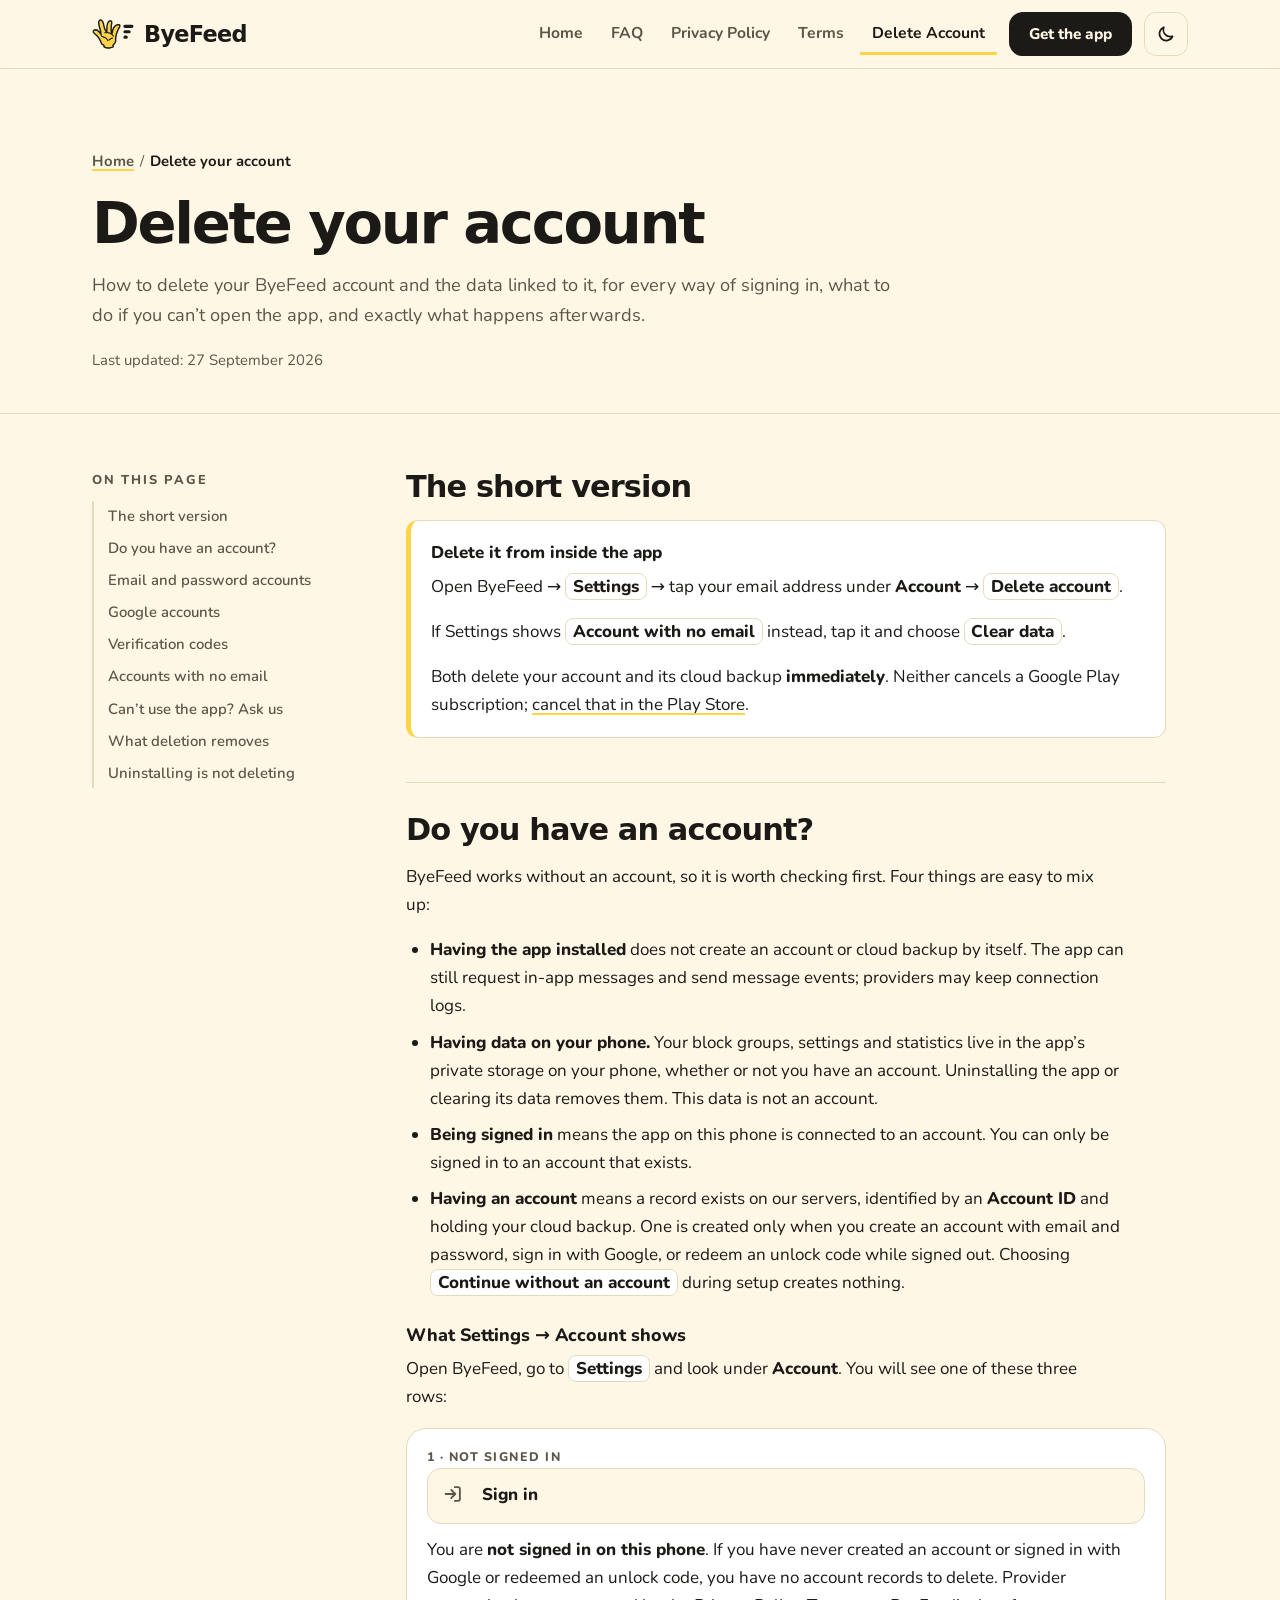
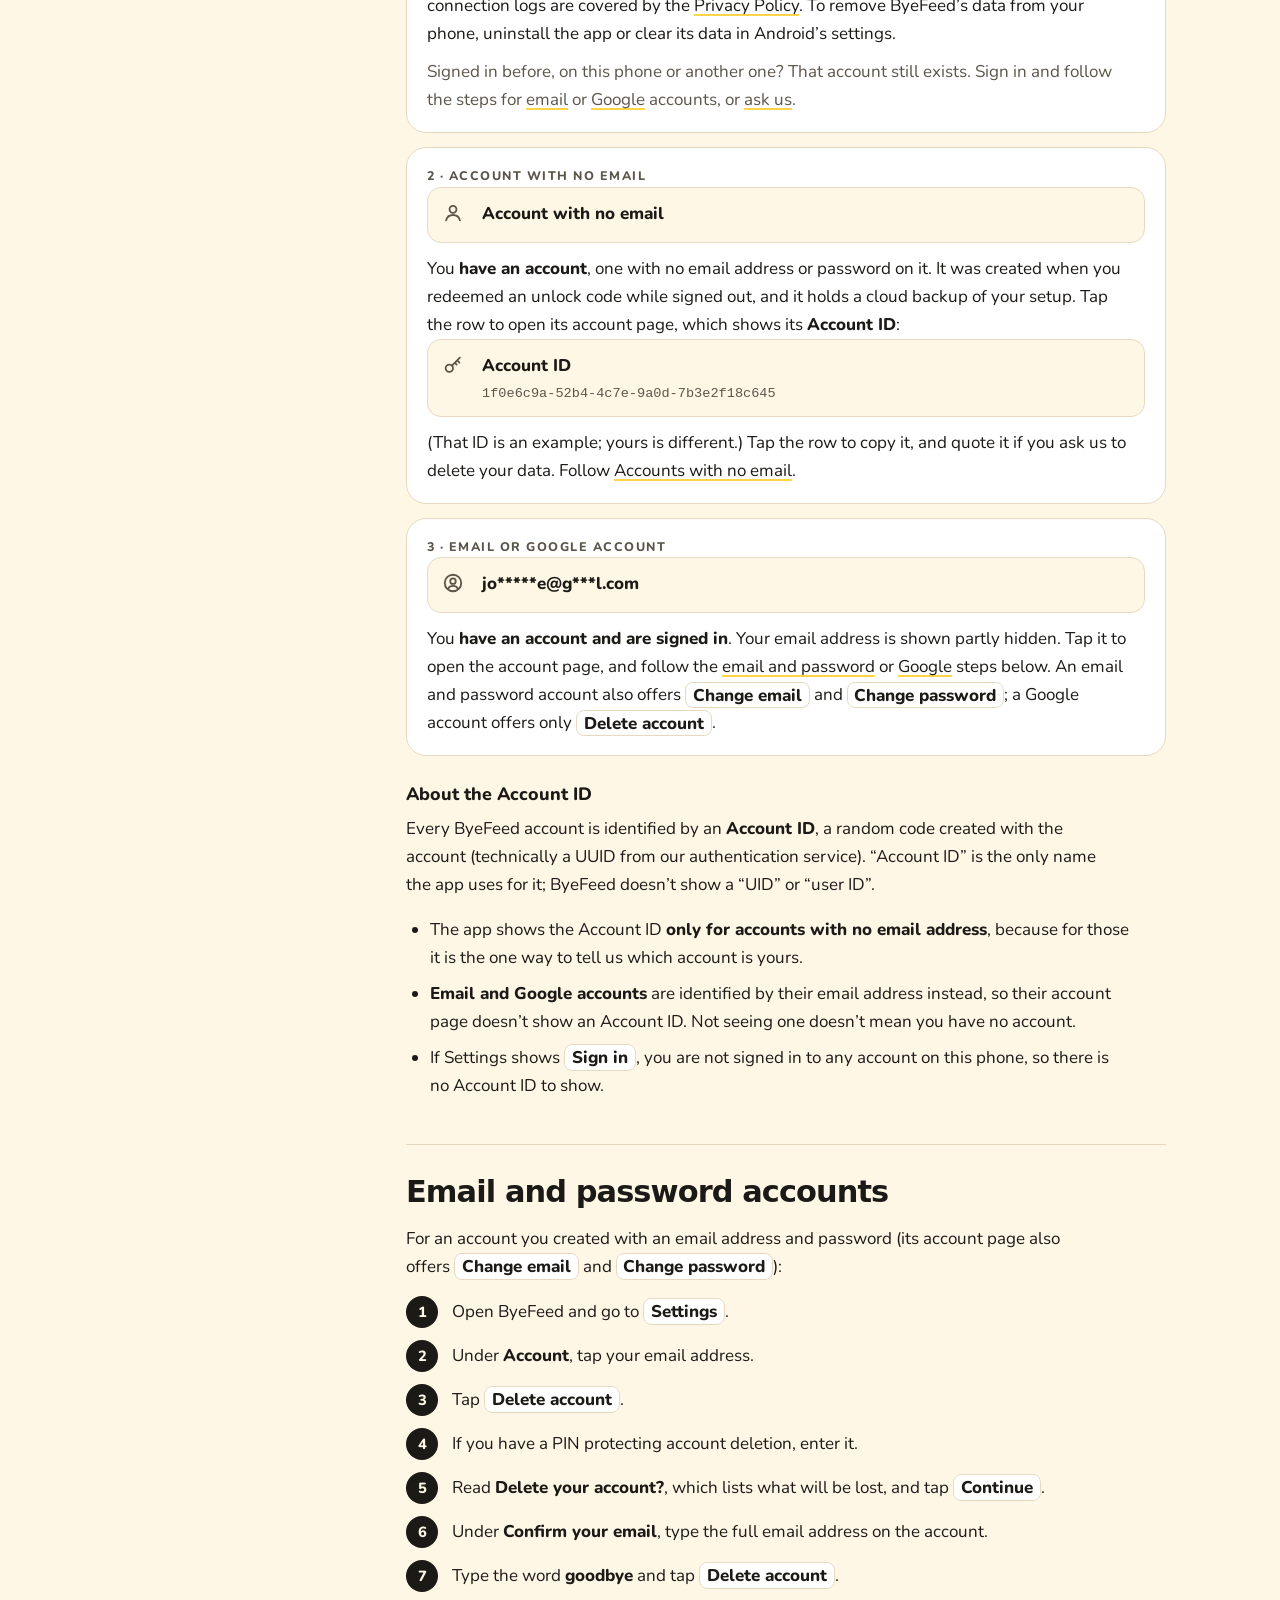
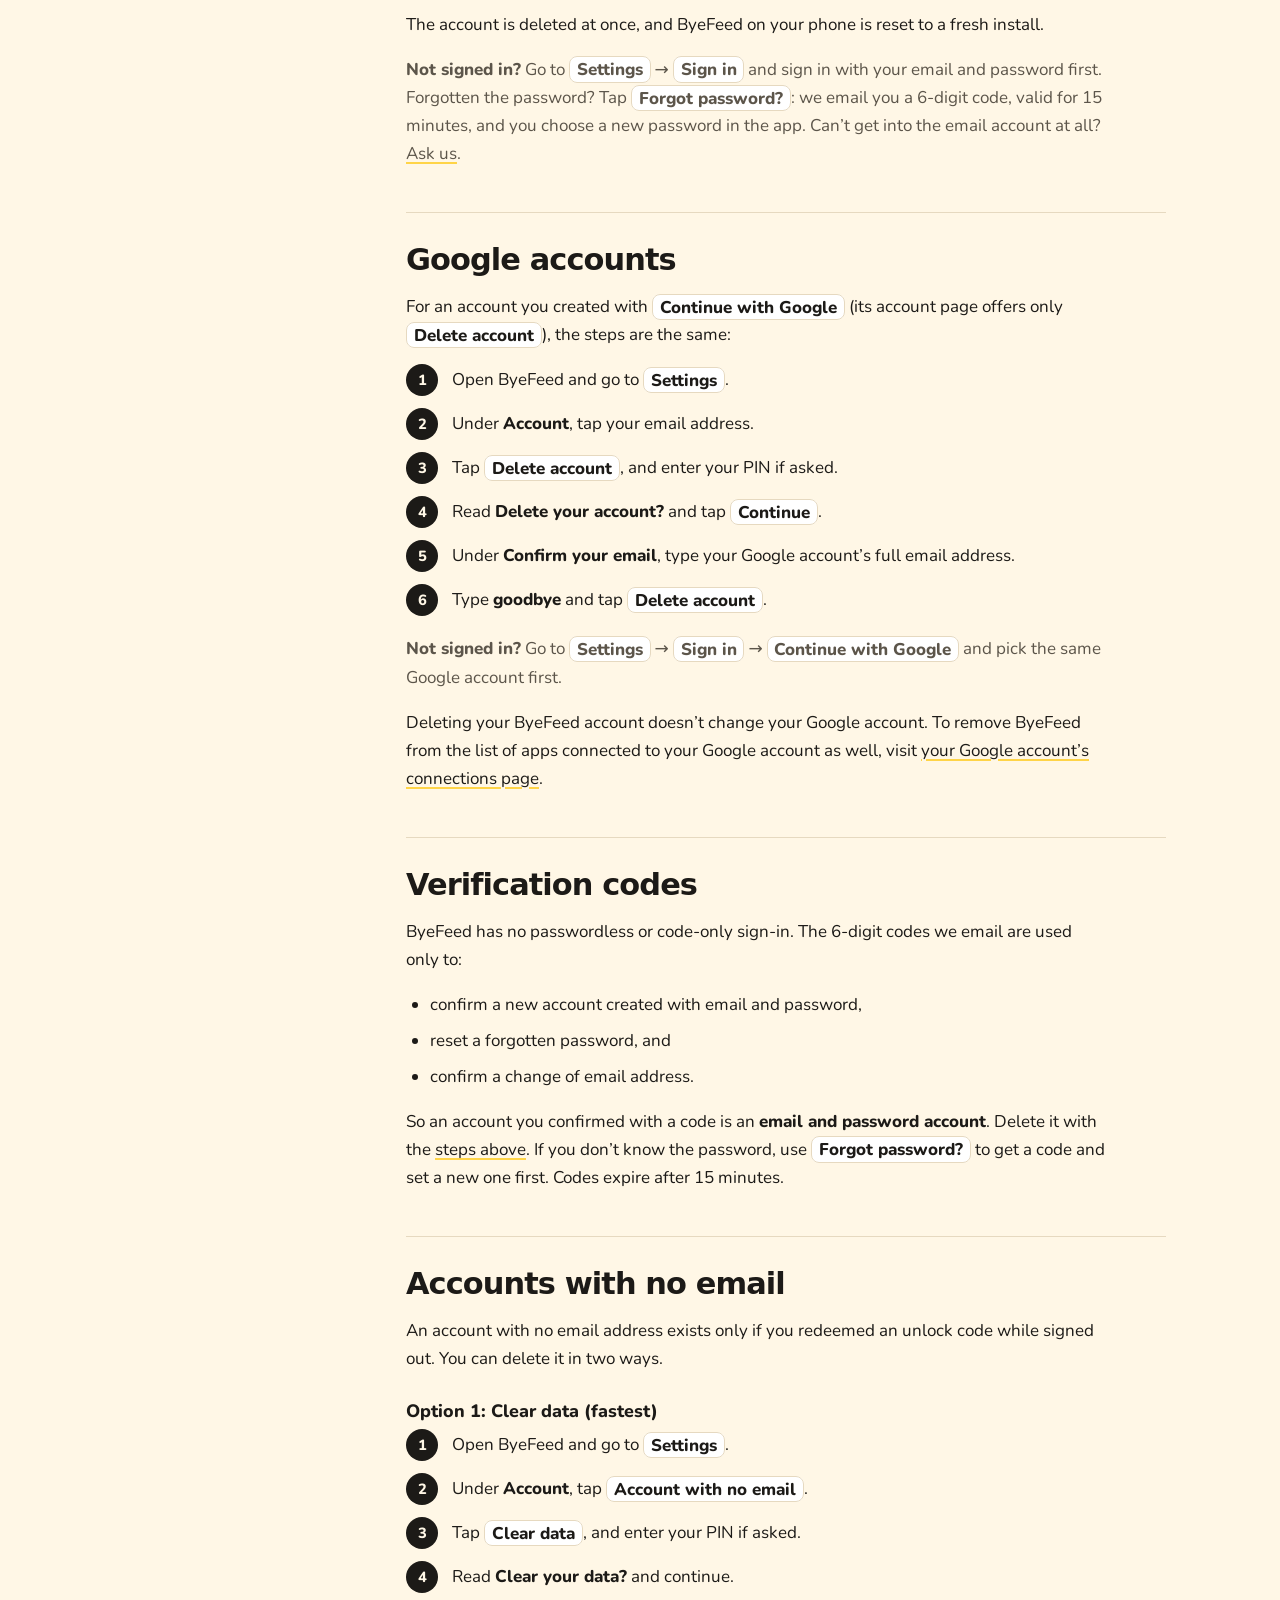
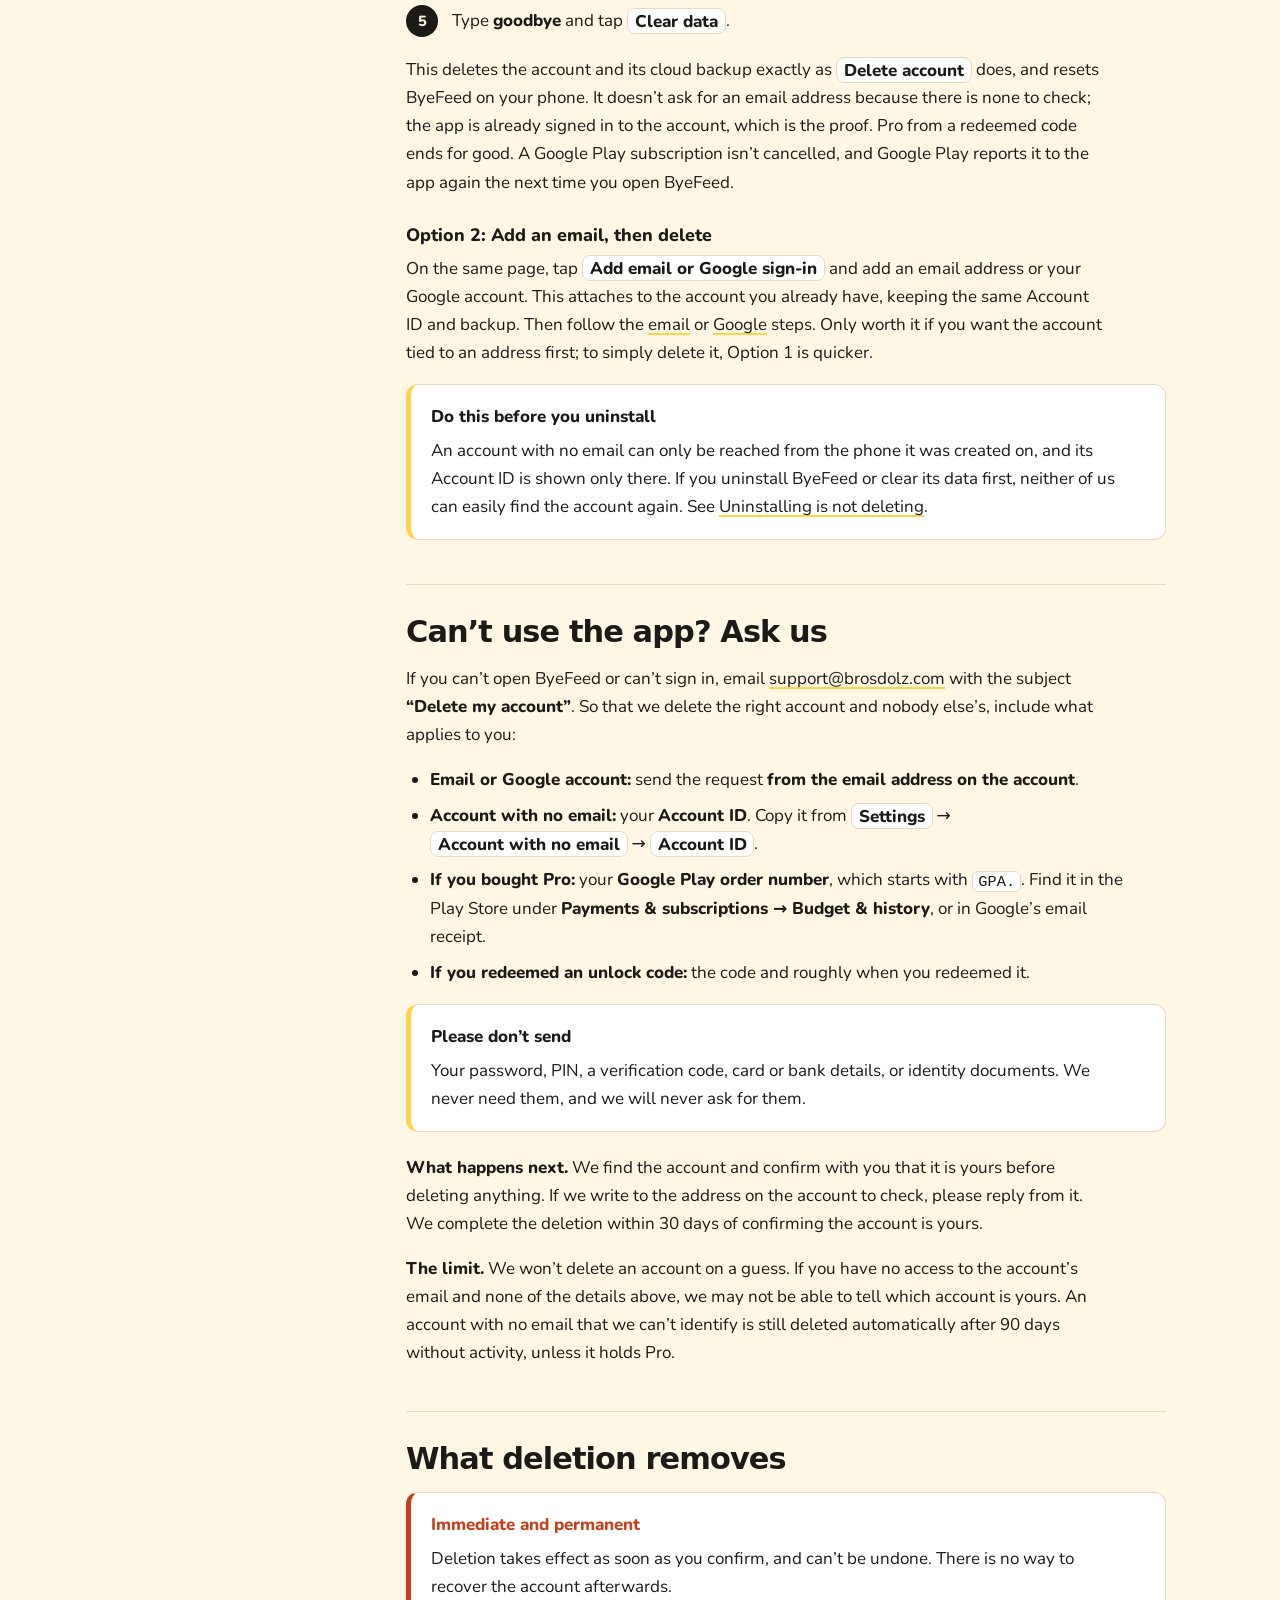
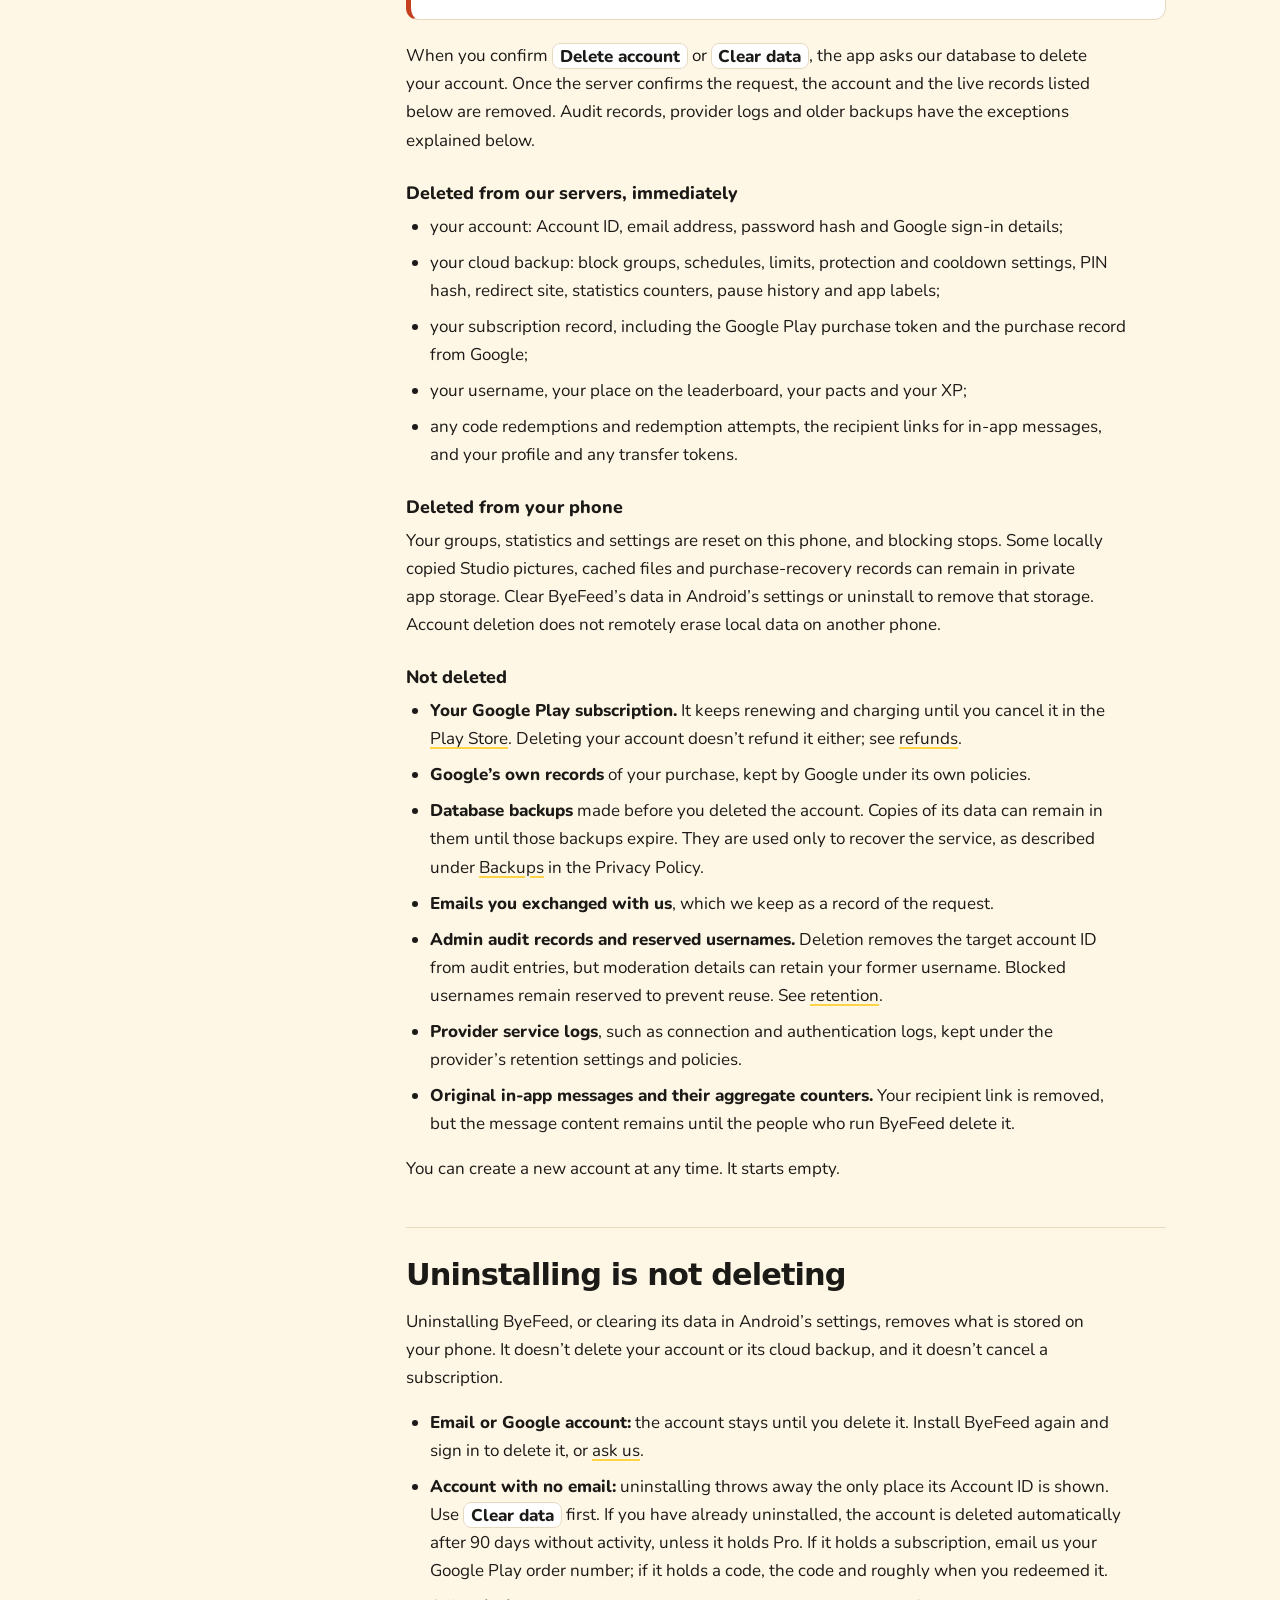
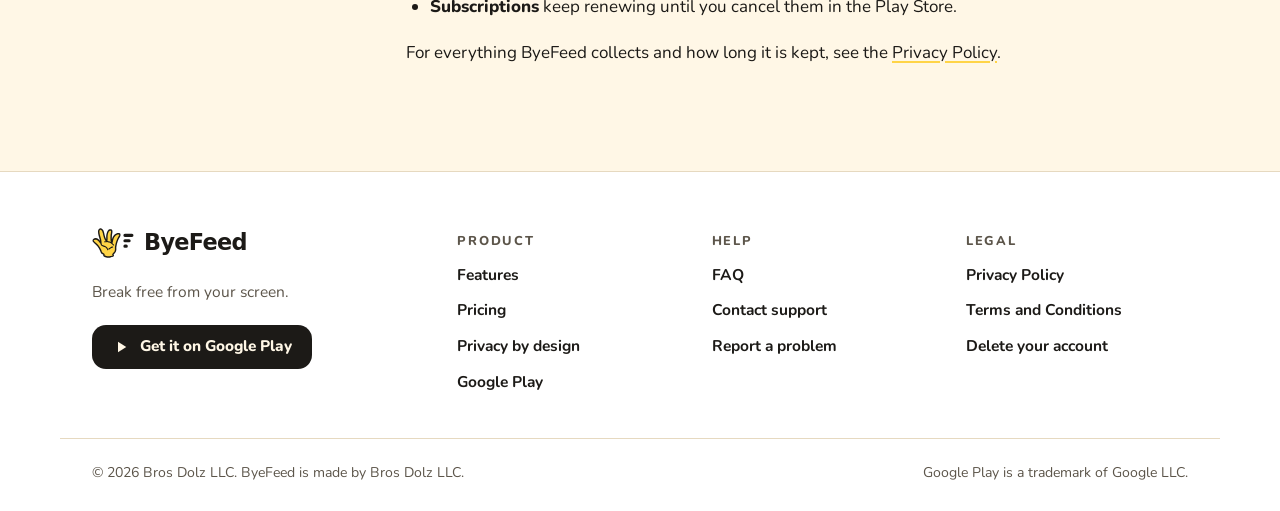
==== commit 005c027c: "Added terms and conditions and updated privacy and delete accont" ====
--- a/delete-account/index.html
+++ b/delete-account/index.html
@@ -1,345 +1,514 @@
 <!DOCTYPE html>
 <html lang="en">
+
 <head>
-<meta charset="utf-8">
-<meta name="viewport" content="width=device-width, initial-scale=1">
-<title>Delete your ByeFeed account</title>
-<meta name="description" content="How to delete your ByeFeed account and its cloud backup: for email and Google accounts, accounts with no email, and by email if you can't open the app. What is deleted, and what isn't.">
-<link rel="canonical" href="https://byefeed.app/delete-account/">
-<meta name="color-scheme" content="light dark">
-<meta name="theme-color" content="#FFF7E6" media="(prefers-color-scheme: light)">
-<meta name="theme-color" content="#1C1A17" media="(prefers-color-scheme: dark)">
-<link rel="icon" href="../assets/img/favicon.svg" type="image/svg+xml">
-<link rel="icon" href="../assets/img/icon-192.png" type="image/png" sizes="192x192">
-<link rel="apple-touch-icon" href="../assets/img/apple-touch-icon.png">
-<link rel="preload" href="../assets/fonts/sora-700.woff2" as="font" type="font/woff2" crossorigin>
-<link rel="preload" href="../assets/fonts/nunito-400.woff2" as="font" type="font/woff2" crossorigin>
-<link rel="stylesheet" href="../assets/css/site.css">
-<meta property="og:type" content="website">
-<meta property="og:site_name" content="ByeFeed">
-<meta property="og:title" content="ByeFeed | Delete your account">
-<meta property="og:description" content="How to delete your ByeFeed account and its cloud backup: for email and Google accounts, accounts with no email, and by email if you can't open the app. What is deleted, and what isn't.">
-<meta property="og:url" content="https://byefeed.app/delete-account/">
-<meta property="og:image" content="https://byefeed.app/assets/img/og-image.png">
-<meta property="og:image:width" content="1200">
-<meta property="og:image:height" content="630">
-<meta property="og:image:alt" content="The ByeFeed logo, a waving yellow hand, with the words Wave the feed goodbye.">
-<meta property="og:locale" content="en_US">
-<meta name="twitter:card" content="summary_large_image">
-<meta name="twitter:title" content="ByeFeed | Delete your account">
-<meta name="twitter:description" content="How to delete your ByeFeed account and its cloud backup: for email and Google accounts, accounts with no email, and by email if you can't open the app. What is deleted, and what isn't.">
-<meta name="twitter:image" content="https://byefeed.app/assets/img/og-image.png">
-<script>(function(){var d=document.documentElement,t=null;d.classList.add("js");try{t=localStorage.getItem("bf-theme")}catch(e){}if(t!=="light"&&t!=="dark")t=window.matchMedia&&matchMedia("(prefers-color-scheme: dark)").matches?"dark":"light";d.setAttribute("data-theme",t)})();</script>
-<script src="../assets/js/site.js" defer></script>
+  <meta charset="utf-8">
+  <meta name="viewport" content="width=device-width, initial-scale=1">
+  <title>Delete your ByeFeed account</title>
+  <meta name="description"
+    content="How to delete your ByeFeed account and its cloud backup: for email and Google accounts, accounts with no email, and by email if you can't open the app. What is deleted, and what isn't.">
+  <link rel="canonical" href="https://byefeed.app/delete-account/">
+  <meta name="color-scheme" content="light dark">
+  <meta name="theme-color" content="#FFF7E6" media="(prefers-color-scheme: light)">
+  <meta name="theme-color" content="#1C1A17" media="(prefers-color-scheme: dark)">
+  <link rel="icon" href="../assets/img/favicon.svg" type="image/svg+xml">
+  <link rel="icon" href="../assets/img/icon-192.png" type="image/png" sizes="192x192">
+  <link rel="apple-touch-icon" href="../assets/img/apple-touch-icon.png">
+  <link rel="preload" href="../assets/fonts/sora-700.woff2" as="font" type="font/woff2" crossorigin>
+  <link rel="preload" href="../assets/fonts/nunito-400.woff2" as="font" type="font/woff2" crossorigin>
+  <link rel="stylesheet" href="../assets/css/site.css">
+  <meta property="og:type" content="website">
+  <meta property="og:site_name" content="ByeFeed">
+  <meta property="og:title" content="ByeFeed | Delete your account">
+  <meta property="og:description"
+    content="How to delete your ByeFeed account and its cloud backup: for email and Google accounts, accounts with no email, and by email if you can't open the app. What is deleted, and what isn't.">
+  <meta property="og:url" content="https://byefeed.app/delete-account/">
+  <meta property="og:image" content="https://byefeed.app/assets/img/og-image.png">
+  <meta property="og:image:width" content="1200">
+  <meta property="og:image:height" content="630">
+  <meta property="og:image:alt" content="The ByeFeed logo, a waving yellow hand, with the words Wave the feed goodbye.">
+  <meta property="og:locale" content="en_US">
+  <meta name="twitter:card" content="summary_large_image">
+  <meta name="twitter:title" content="ByeFeed | Delete your account">
+  <meta name="twitter:description"
+    content="How to delete your ByeFeed account and its cloud backup: for email and Google accounts, accounts with no email, and by email if you can't open the app. What is deleted, and what isn't.">
+  <meta name="twitter:image" content="https://byefeed.app/assets/img/og-image.png">
+  <script>(function () { var d = document.documentElement, t = null; d.classList.add("js"); try { t = localStorage.getItem("bf-theme") } catch (e) { } if (t !== "light" && t !== "dark") t = window.matchMedia && matchMedia("(prefers-color-scheme: dark)").matches ? "dark" : "light"; d.setAttribute("data-theme", t) })();</script>
+  <script src="../assets/js/site.js" defer></script>
 </head>
+
 <body>
-<a class="skip-link" href="#main">Skip to content</a>
-<svg class="sprite" aria-hidden="true" focusable="false">
-  <symbol id="bf-mark" viewBox="0 0 262.8 189">
-    <path d="M104.1 182.3C99.5 182.4 93.5 181.9 89.2 181C85.6 180.2 82.4 179.1 79.8 177.9C77.7 177 75.6 176.5 74.6 174.8C73.4 172.8 75.4 168.8 73.9 166.2C71.7 162.3 63.2 160.4 59.6 155.9C55.8 151 55.3 143.9 52.1 137.5C48.4 130.2 42.6 120.9 37.9 114.6C34.3 109.6 31.2 106.4 27 102.2C22 97 12.5 89.8 9.5 86.1C8.2 84.5 7.7 83.6 7.2 82.3C6.7 80.8 6.3 79.1 6.6 77.6C6.8 76.1 7.7 74.6 8.9 73.3C10.4 71.7 13.2 70.2 15.6 69.2C17.8 68.3 20.4 67.4 22.6 67.4C24.6 67.5 26.4 68.3 28.4 69.2C30.6 70.2 33 71.5 35.3 73.1C37.9 75.1 40.7 77.7 43.3 80.5C46.4 83.8 50.1 90.7 52.4 92.1C53.4 92.7 54.4 93.1 54.9 92.6C56.5 91.2 53.7 79.2 52.1 71.7C50.2 62.7 45.5 50.8 43.8 42.4C42.5 36.2 41.9 30.2 41.6 25.9C41.4 23.2 41.3 21.5 41.6 19.4C42 17.2 42.7 14.7 43.5 12.9C44 11.6 44.6 10.6 45.5 9.6C46.5 8.5 48.1 7.3 49.6 6.8C51 6.3 52.7 6.4 54.3 6.6C56 6.9 57.6 7.5 59.2 8.7C61.6 10.3 64.5 13.4 66.4 16.7C68.7 20.5 69.9 25.8 71.3 30.7C72.9 36.1 73.6 42.1 75.2 47.9C76.8 54.1 79.1 61.5 81.2 66.8C82.8 70.7 84.3 74.2 86.1 76.9C87.6 79 89.7 81.9 90.8 82C91.3 82 91.7 81.6 92 81C92.8 79.6 92.6 76.3 92.9 72.6C93.3 65.8 92.2 52 93.7 43.3C94.8 36.1 97.5 28.7 99.7 23.9C101.1 20.8 102.3 18.6 104.2 16.7C106 14.9 108.4 13.5 110.7 12.8C113 12.2 115.9 12.2 118 12.8C119.7 13.3 121.3 14.2 122.2 15.6C123.4 17.5 123.6 20.2 123.6 23.6C123.7 29.2 120.9 37.8 120.3 46.1C119.6 56.4 119.4 72.4 120.3 80.6C120.8 85.3 121.4 90.7 122.6 91.5C123 91.8 123.7 91.5 124.2 91.2C124.8 90.7 125.2 89.7 125.7 88.3C126.9 85 127.9 76.2 129.4 70.9C130.8 66.3 132 62.3 134.4 58.1C137 53.3 141.2 47.4 144.9 43.9C147.9 41.2 151.3 39.5 154.2 38.2C156.5 37.2 158.3 36.6 160.6 36.3C163.3 35.9 167.4 35.9 169.6 36.4C171 36.7 172.1 37.2 172.9 37.9C173.5 38.5 173.9 39 174.1 39.9C174.6 41.6 174.6 44.1 173.9 47.2C172.3 53.3 164.4 65 161.1 72.8C158.4 79.1 156.5 84.4 154.7 90.2C152.9 96 151.3 102.4 150.2 107.9C149.2 112.6 148.4 116.6 148 121.3C147.6 126.6 148.6 133.4 147.9 138.2C147.4 142.1 146.1 145.7 145 148.3C144.3 150 143.9 150.6 142.8 152.3C140.5 155.6 132.6 162.6 131.3 166C130.7 167.7 131 168.9 131.3 170.3C131.6 171.7 133.8 173.2 133.3 174.5C132.2 177.1 120.7 179.6 115.4 180.9C111.3 181.9 108.2 182.3 104.1 182.3Z" fill="#FFD447" stroke="#1C1A17" stroke-width="9" stroke-linejoin="round"/>
-    <path d="M79.4 87.1C82.6 86.6 85.7 85.8 89 85.6C92.4 85.3 96.1 85.2 99.5 85.8C102.8 86.3 105.8 87.3 109.1 88.6C113 90.1 117.9 92.4 121.5 94.7C124.6 96.7 127.2 99 129.5 101.3C131.6 103.2 133.2 105.2 135 107.2 M56 95.6C56.1 96.9 56 98.1 56.4 99.5C57 101.5 58.4 104.7 59.4 106.4C60.1 107.5 60.6 108.1 61.5 108.9C62.9 110 64.7 111.1 67 112.1C70.2 113.6 76 114.4 79.5 116C82.5 117.3 84.8 118.7 87.1 120.5C89.4 122.3 91.4 124.3 93.1 126.7C95.1 129.4 96.4 133.1 98 136.3 M129.1 119.4C126 120.4 123.1 120.6 119.8 122.3C115.4 124.5 110.4 129.2 105.7 132.6" fill="none" stroke="#1C1A17" stroke-width="7" stroke-linecap="round"/>
-    <path d="M206.8 46.4H250.8 M206.8 80.4H232.8 M206.8 114.4H214.8" fill="none" stroke="#1C1A17" style="stroke:var(--mark-bars)" stroke-width="20" stroke-linecap="round"/>
-  </symbol>
-  <symbol id="i-menu" viewBox="0 0 24 24" fill="none" stroke="currentColor" stroke-width="2" stroke-linecap="round" stroke-linejoin="round"><path d="M4 7h16M4 12h16M4 17h16"/></symbol>
-  <symbol id="i-close" viewBox="0 0 24 24" fill="none" stroke="currentColor" stroke-width="2" stroke-linecap="round" stroke-linejoin="round"><path d="M6 6l12 12M18 6 6 18"/></symbol>
-  <symbol id="i-play" viewBox="0 0 24 24" fill="none" stroke="currentColor" stroke-width="2" stroke-linecap="round" stroke-linejoin="round"><path d="M8 5v14l11-7z" fill="currentColor" stroke="none"/></symbol>
-  <symbol id="i-sun" viewBox="0 0 24 24" fill="none" stroke="currentColor" stroke-width="2" stroke-linecap="round" stroke-linejoin="round"><circle cx="12" cy="12" r="4"/><path d="M12 2.5v2M12 19.5v2M4.6 4.6l1.4 1.4M18 18l1.4 1.4M2.5 12h2M19.5 12h2M4.6 19.4 6 18M18 6l1.4-1.4"/></symbol>
-  <symbol id="i-moon" viewBox="0 0 24 24" fill="none" stroke="currentColor" stroke-width="2" stroke-linecap="round" stroke-linejoin="round"><path d="M20 14.6A8.2 8.2 0 0 1 9.4 4a8.2 8.2 0 1 0 10.6 10.6z"/></symbol>
-  <symbol id="i-login" viewBox="0 0 24 24" fill="none" stroke="currentColor" stroke-width="2" stroke-linecap="round" stroke-linejoin="round"><path d="M14 4.5h3.5a2 2 0 0 1 2 2v11a2 2 0 0 1-2 2H14"/><path d="M10 16.5 14.5 12 10 7.5M14.5 12H4"/></symbol>
-  <symbol id="i-user" viewBox="0 0 24 24" fill="none" stroke="currentColor" stroke-width="2" stroke-linecap="round" stroke-linejoin="round"><circle cx="12" cy="8" r="3.8"/><path d="M4.5 20c.8-3.6 3.9-5.8 7.5-5.8s6.7 2.2 7.5 5.8"/></symbol>
-  <symbol id="i-key" viewBox="0 0 24 24" fill="none" stroke="currentColor" stroke-width="2" stroke-linecap="round" stroke-linejoin="round"><circle cx="8" cy="15.5" r="4"/><path d="m10.9 12.6 8.6-8.6M16.5 7l2.5 2.5M14 9.5l2 2"/></symbol>
-  <symbol id="i-account" viewBox="0 0 24 24" fill="none" stroke="currentColor" stroke-width="2" stroke-linecap="round" stroke-linejoin="round"><circle cx="12" cy="12" r="9"/><circle cx="12" cy="10" r="3"/><path d="M6.5 18.2c1.3-2 3.2-3 5.5-3s4.2 1 5.5 3"/></symbol>
-</svg>
-<header class="site-header">
-  <div class="wrap header-inner">
-    <a class="brand" href="../index.html"><svg class="mark" width="42" height="30" viewBox="0 0 262.8 189" aria-hidden="true" focusable="false"><use href="#bf-mark"/></svg><span class="wordmark">ByeFeed</span><span class="sr-only"> home</span></a>
-    <nav class="site-nav" id="site-menu" aria-label="Main">
-      <ul>
-        <li><a href="../index.html">Home</a></li>
-        <li><a href="../faq/index.html">FAQ</a></li>
-        <li><a href="../privacy/index.html">Privacy Policy</a></li>
-        <li><a href="../delete-account/index.html" aria-current="page">Delete Account</a></li>
-        <li class="nav-cta-item"><a class="btn btn-primary btn-sm" href="https://play.google.com/store/apps/details?id=com.byefeed.app">Get the app</a></li>
-      </ul>
-    </nav>
-    <div class="header-actions">
-      <button class="theme-toggle" type="button" aria-pressed="false" title="Switch to dark theme">
-        <span class="sr-only">Dark theme</span>
-        <svg class="icon-moon" aria-hidden="true" focusable="false"><use href="#i-moon"/></svg>
-        <svg class="icon-sun" aria-hidden="true" focusable="false"><use href="#i-sun"/></svg>
-      </button>
-      <button class="nav-toggle" type="button" aria-expanded="false" aria-controls="site-menu">
-        <span class="sr-only">Menu</span>
-        <svg class="icon-open" aria-hidden="true" focusable="false"><use href="#i-menu"/></svg>
-        <svg class="icon-close" aria-hidden="true" focusable="false"><use href="#i-close"/></svg>
-      </button>
+  <a class="skip-link" href="#main">Skip to content</a>
+  <svg class="sprite" aria-hidden="true" focusable="false">
+    <symbol id="bf-mark" viewBox="0 0 262.8 189">
+      <path
+        d="M104.1 182.3C99.5 182.4 93.5 181.9 89.2 181C85.6 180.2 82.4 179.1 79.8 177.9C77.7 177 75.6 176.5 74.6 174.8C73.4 172.8 75.4 168.8 73.9 166.2C71.7 162.3 63.2 160.4 59.6 155.9C55.8 151 55.3 143.9 52.1 137.5C48.4 130.2 42.6 120.9 37.9 114.6C34.3 109.6 31.2 106.4 27 102.2C22 97 12.5 89.8 9.5 86.1C8.2 84.5 7.7 83.6 7.2 82.3C6.7 80.8 6.3 79.1 6.6 77.6C6.8 76.1 7.7 74.6 8.9 73.3C10.4 71.7 13.2 70.2 15.6 69.2C17.8 68.3 20.4 67.4 22.6 67.4C24.6 67.5 26.4 68.3 28.4 69.2C30.6 70.2 33 71.5 35.3 73.1C37.9 75.1 40.7 77.7 43.3 80.5C46.4 83.8 50.1 90.7 52.4 92.1C53.4 92.7 54.4 93.1 54.9 92.6C56.5 91.2 53.7 79.2 52.1 71.7C50.2 62.7 45.5 50.8 43.8 42.4C42.5 36.2 41.9 30.2 41.6 25.9C41.4 23.2 41.3 21.5 41.6 19.4C42 17.2 42.7 14.7 43.5 12.9C44 11.6 44.6 10.6 45.5 9.6C46.5 8.5 48.1 7.3 49.6 6.8C51 6.3 52.7 6.4 54.3 6.6C56 6.9 57.6 7.5 59.2 8.7C61.6 10.3 64.5 13.4 66.4 16.7C68.7 20.5 69.9 25.8 71.3 30.7C72.9 36.1 73.6 42.1 75.2 47.9C76.8 54.1 79.1 61.5 81.2 66.8C82.8 70.7 84.3 74.2 86.1 76.9C87.6 79 89.7 81.9 90.8 82C91.3 82 91.7 81.6 92 81C92.8 79.6 92.6 76.3 92.9 72.6C93.3 65.8 92.2 52 93.7 43.3C94.8 36.1 97.5 28.7 99.7 23.9C101.1 20.8 102.3 18.6 104.2 16.7C106 14.9 108.4 13.5 110.7 12.8C113 12.2 115.9 12.2 118 12.8C119.7 13.3 121.3 14.2 122.2 15.6C123.4 17.5 123.6 20.2 123.6 23.6C123.7 29.2 120.9 37.8 120.3 46.1C119.6 56.4 119.4 72.4 120.3 80.6C120.8 85.3 121.4 90.7 122.6 91.5C123 91.8 123.7 91.5 124.2 91.2C124.8 90.7 125.2 89.7 125.7 88.3C126.9 85 127.9 76.2 129.4 70.9C130.8 66.3 132 62.3 134.4 58.1C137 53.3 141.2 47.4 144.9 43.9C147.9 41.2 151.3 39.5 154.2 38.2C156.5 37.2 158.3 36.6 160.6 36.3C163.3 35.9 167.4 35.9 169.6 36.4C171 36.7 172.1 37.2 172.9 37.9C173.5 38.5 173.9 39 174.1 39.9C174.6 41.6 174.6 44.1 173.9 47.2C172.3 53.3 164.4 65 161.1 72.8C158.4 79.1 156.5 84.4 154.7 90.2C152.9 96 151.3 102.4 150.2 107.9C149.2 112.6 148.4 116.6 148 121.3C147.6 126.6 148.6 133.4 147.9 138.2C147.4 142.1 146.1 145.7 145 148.3C144.3 150 143.9 150.6 142.8 152.3C140.5 155.6 132.6 162.6 131.3 166C130.7 167.7 131 168.9 131.3 170.3C131.6 171.7 133.8 173.2 133.3 174.5C132.2 177.1 120.7 179.6 115.4 180.9C111.3 181.9 108.2 182.3 104.1 182.3Z"
+        fill="#FFD447" stroke="#1C1A17" stroke-width="9" stroke-linejoin="round" />
+      <path
+        d="M79.4 87.1C82.6 86.6 85.7 85.8 89 85.6C92.4 85.3 96.1 85.2 99.5 85.8C102.8 86.3 105.8 87.3 109.1 88.6C113 90.1 117.9 92.4 121.5 94.7C124.6 96.7 127.2 99 129.5 101.3C131.6 103.2 133.2 105.2 135 107.2 M56 95.6C56.1 96.9 56 98.1 56.4 99.5C57 101.5 58.4 104.7 59.4 106.4C60.1 107.5 60.6 108.1 61.5 108.9C62.9 110 64.7 111.1 67 112.1C70.2 113.6 76 114.4 79.5 116C82.5 117.3 84.8 118.7 87.1 120.5C89.4 122.3 91.4 124.3 93.1 126.7C95.1 129.4 96.4 133.1 98 136.3 M129.1 119.4C126 120.4 123.1 120.6 119.8 122.3C115.4 124.5 110.4 129.2 105.7 132.6"
+        fill="none" stroke="#1C1A17" stroke-width="7" stroke-linecap="round" />
+      <path d="M206.8 46.4H250.8 M206.8 80.4H232.8 M206.8 114.4H214.8" fill="none" stroke="#1C1A17"
+        style="stroke:var(--mark-bars)" stroke-width="20" stroke-linecap="round" />
+    </symbol>
+    <symbol id="i-menu" viewBox="0 0 24 24" fill="none" stroke="currentColor" stroke-width="2" stroke-linecap="round"
+      stroke-linejoin="round">
+      <path d="M4 7h16M4 12h16M4 17h16" />
+    </symbol>
+    <symbol id="i-close" viewBox="0 0 24 24" fill="none" stroke="currentColor" stroke-width="2" stroke-linecap="round"
+      stroke-linejoin="round">
+      <path d="M6 6l12 12M18 6 6 18" />
+    </symbol>
+    <symbol id="i-play" viewBox="0 0 24 24" fill="none" stroke="currentColor" stroke-width="2" stroke-linecap="round"
+      stroke-linejoin="round">
+      <path d="M8 5v14l11-7z" fill="currentColor" stroke="none" />
+    </symbol>
+    <symbol id="i-sun" viewBox="0 0 24 24" fill="none" stroke="currentColor" stroke-width="2" stroke-linecap="round"
+      stroke-linejoin="round">
+      <circle cx="12" cy="12" r="4" />
+      <path d="M12 2.5v2M12 19.5v2M4.6 4.6l1.4 1.4M18 18l1.4 1.4M2.5 12h2M19.5 12h2M4.6 19.4 6 18M18 6l1.4-1.4" />
+    </symbol>
+    <symbol id="i-moon" viewBox="0 0 24 24" fill="none" stroke="currentColor" stroke-width="2" stroke-linecap="round"
+      stroke-linejoin="round">
+      <path d="M20 14.6A8.2 8.2 0 0 1 9.4 4a8.2 8.2 0 1 0 10.6 10.6z" />
+    </symbol>
+    <symbol id="i-login" viewBox="0 0 24 24" fill="none" stroke="currentColor" stroke-width="2" stroke-linecap="round"
+      stroke-linejoin="round">
+      <path d="M14 4.5h3.5a2 2 0 0 1 2 2v11a2 2 0 0 1-2 2H14" />
+      <path d="M10 16.5 14.5 12 10 7.5M14.5 12H4" />
+    </symbol>
+    <symbol id="i-user" viewBox="0 0 24 24" fill="none" stroke="currentColor" stroke-width="2" stroke-linecap="round"
+      stroke-linejoin="round">
+      <circle cx="12" cy="8" r="3.8" />
+      <path d="M4.5 20c.8-3.6 3.9-5.8 7.5-5.8s6.7 2.2 7.5 5.8" />
+    </symbol>
+    <symbol id="i-key" viewBox="0 0 24 24" fill="none" stroke="currentColor" stroke-width="2" stroke-linecap="round"
+      stroke-linejoin="round">
+      <circle cx="8" cy="15.5" r="4" />
+      <path d="m10.9 12.6 8.6-8.6M16.5 7l2.5 2.5M14 9.5l2 2" />
+    </symbol>
+    <symbol id="i-account" viewBox="0 0 24 24" fill="none" stroke="currentColor" stroke-width="2" stroke-linecap="round"
+      stroke-linejoin="round">
+      <circle cx="12" cy="12" r="9" />
+      <circle cx="12" cy="10" r="3" />
+      <path d="M6.5 18.2c1.3-2 3.2-3 5.5-3s4.2 1 5.5 3" />
+    </symbol>
+  </svg>
+  <header class="site-header">
+    <div class="wrap header-inner">
+      <a class="brand" href="../"><svg class="mark" width="42" height="30" viewBox="0 0 262.8 189" aria-hidden="true"
+          focusable="false">
+          <use href="#bf-mark" />
+        </svg><span class="wordmark">ByeFeed</span><span class="sr-only"> home</span></a>
+      <nav class="site-nav" id="site-menu" aria-label="Main">
+        <ul>
+          <li><a href="../">Home</a></li>
+          <li><a href="../faq/">FAQ</a></li>
+          <li><a href="../privacy/">Privacy Policy</a></li>
+          <li><a href="../terms/">Terms</a></li>
+          <li><a href="../delete-account/" aria-current="page">Delete Account</a></li>
+          <li class="nav-cta-item"><a class="btn btn-primary btn-sm"
+              href="https://play.google.com/store/apps/details?id=com.byefeed.app">Get the app</a></li>
+        </ul>
+      </nav>
+      <div class="header-actions">
+        <button class="theme-toggle" type="button" aria-pressed="false" title="Switch to dark theme">
+          <span class="sr-only">Dark theme</span>
+          <svg class="icon-moon" aria-hidden="true" focusable="false">
+            <use href="#i-moon" />
+          </svg>
+          <svg class="icon-sun" aria-hidden="true" focusable="false">
+            <use href="#i-sun" />
+          </svg>
+        </button>
+        <button class="nav-toggle" type="button" aria-expanded="false" aria-controls="site-menu">
+          <span class="sr-only">Menu</span>
+          <svg class="icon-open" aria-hidden="true" focusable="false">
+            <use href="#i-menu" />
+          </svg>
+          <svg class="icon-close" aria-hidden="true" focusable="false">
+            <use href="#i-close" />
+          </svg>
+        </button>
+      </div>
     </div>
-  </div>
-</header>
-<main id="main">
-  <div class="page-head">
-    <div class="wrap">
-      <nav class="breadcrumb" aria-label="Breadcrumb">
-        <ol>
-          <li><a href="../index.html">Home</a></li>
-          <li><span aria-current="page">Delete your account</span></li>
-        </ol>
+  </header>
+  <main id="main">
+    <div class="page-head">
+      <div class="wrap">
+        <nav class="breadcrumb" aria-label="Breadcrumb">
+          <ol>
+            <li><a href="../index.html">Home</a></li>
+            <li><span aria-current="page">Delete your account</span></li>
+          </ol>
+        </nav>
+        <h1>Delete your account</h1>
+        <p class="lead">How to delete your ByeFeed account and the data linked to it, for every way of signing in, what
+          to do if you can&rsquo;t open the app, and exactly what happens afterwards.</p>
+        <p class="meta">Last updated: 27 September 2026</p>
+      </div>
+    </div>
+
+    <div class="wrap doc-layout">
+      <details class="toc" open>
+        <summary>On this page</summary>
+        <nav aria-label="Delete account sections">
+          <ol>
+            <li><a href="#quick">The short version</a></li>
+            <li><a href="#check">Do you have an account?</a></li>
+            <li><a href="#email">Email and password accounts</a></li>
+            <li><a href="#google">Google accounts</a></li>
+            <li><a href="#codes">Verification codes</a></li>
+            <li><a href="#no-email">Accounts with no email</a></li>
+            <li><a href="#by-email">Can&rsquo;t use the app? Ask us</a></li>
+            <li><a href="#what-happens">What deletion removes</a></li>
+            <li><a href="#uninstall">Uninstalling is not deleting</a></li>
+          </ol>
+        </nav>
+      </details>
+
+      <article class="doc">
+
+        <section id="quick" aria-labelledby="h-quick">
+          <h2 id="h-quick">The short version</h2>
+          <div class="callout">
+            <span class="callout-title">Delete it from inside the app</span>
+            <p>Open ByeFeed &rarr; <span class="ui">Settings</span> &rarr; tap your email address under
+              <strong>Account</strong> &rarr; <span class="ui">Delete account</span>.</p>
+            <p>If Settings shows <span class="ui">Account with no email</span> instead, tap it and choose <span
+                class="ui">Clear data</span>.</p>
+            <p>Both delete your account and its cloud backup <strong>immediately</strong>. Neither cancels a Google Play
+              subscription; <a href="https://play.google.com/store/account/subscriptions">cancel that in the Play
+                Store</a>.</p>
+          </div>
+        </section>
+
+        <section id="check" aria-labelledby="h-check">
+          <h2 id="h-check">Do you have an account?</h2>
+          <p>ByeFeed works without an account, so it is worth checking first. Four things are easy to mix up:</p>
+          <ul>
+            <li><strong>Having the app installed</strong> does not create an account or cloud backup by itself.
+              The app can still request in-app messages and send message events; providers may keep connection logs.</li>
+            <li><strong>Having data on your phone.</strong> Your block groups, settings and statistics live in the
+              app&rsquo;s private storage on your phone, whether or not you have an account. Uninstalling the app or
+              clearing its data removes them. This data is not an account.</li>
+            <li><strong>Being signed in</strong> means the app on this phone is connected to an account. You can only be
+              signed in to an account that exists.</li>
+            <li><strong>Having an account</strong> means a record exists on our servers, identified by an
+              <strong>Account ID</strong> and holding your cloud backup. One is created only when you create an account
+              with email and password, sign in with Google, or redeem an unlock code while signed out. Choosing <span
+                class="ui">Continue without an account</span> during setup creates nothing.</li>
+          </ul>
+
+          <h3>What Settings &rarr; Account shows</h3>
+          <p>Open ByeFeed, go to <span class="ui">Settings</span> and look under <strong>Account</strong>. You will see
+            one of these three rows:</p>
+
+          <div class="state-grid">
+            <div class="card state">
+              <p class="state-label">1 &middot; Not signed in</p>
+              <div class="row-mock" role="img" aria-label="Settings row: Sign in.">
+                <svg aria-hidden="true" focusable="false">
+                  <use href="#i-login" />
+                </svg>
+                <span class="row-title" aria-hidden="true">Sign in</span>
+              </div>
+              <p>You are <strong>not signed in on this phone</strong>. If you have never created an account or signed in
+                with Google or redeemed an unlock code, you have no account records to delete. Provider connection
+                logs are covered by the <a href="../privacy/index.html#retention">Privacy Policy</a>. To remove
+                ByeFeed&rsquo;s data from your phone, uninstall the app or clear its data in Android&rsquo;s settings.
+              </p>
+              <p class="muted">Signed in before, on this phone or another one? That account still exists. Sign in and
+                follow the steps for <a href="#email">email</a> or <a href="#google">Google</a> accounts, or <a
+                  href="#by-email">ask us</a>.</p>
+            </div>
+
+            <div class="card state">
+              <p class="state-label">2 &middot; Account with no email</p>
+              <div class="row-mock" role="img" aria-label="Settings row: Account with no email.">
+                <svg aria-hidden="true" focusable="false">
+                  <use href="#i-user" />
+                </svg>
+                <span class="row-title" aria-hidden="true">Account with no email</span>
+              </div>
+              <p>You <strong>have an account</strong>, one with no email address or password on it. It was created when
+                you redeemed an unlock code while signed out, and it holds a cloud backup of your setup. Tap the row to
+                open its account page, which shows its <strong>Account ID</strong>:</p>
+              <div class="row-mock" role="img"
+                aria-label="Example of the Account ID row: a long code of letters, numbers and dashes.">
+                <svg aria-hidden="true" focusable="false">
+                  <use href="#i-key" />
+                </svg>
+                <span class="row-title" aria-hidden="true">Account ID</span>
+                <span class="row-sub" aria-hidden="true"><span
+                    class="row-id">1f0e6c9a-52b4-4c7e-9a0d-7b3e2f18c645</span></span>
+              </div>
+              <p>(That ID is an example; yours is different.) Tap the row to copy it, and quote it if you ask us to
+                delete your data. Follow <a href="#no-email">Accounts with no email</a>.</p>
+            </div>
+
+            <div class="card state">
+              <p class="state-label">3 &middot; Email or Google account</p>
+              <div class="row-mock" role="img" aria-label="Settings row: your email address, partly hidden.">
+                <svg aria-hidden="true" focusable="false">
+                  <use href="#i-account" />
+                </svg>
+                <span class="row-title" aria-hidden="true">jo*****e@g***l.com</span>
+              </div>
+              <p>You <strong>have an account and are signed in</strong>. Your email address is shown partly hidden. Tap
+                it to open the account page, and follow the <a href="#email">email and password</a> or <a
+                  href="#google">Google</a> steps below. An email and password account also offers <span
+                  class="ui">Change email</span> and <span class="ui">Change password</span>; a Google account offers
+                only <span class="ui">Delete account</span>.</p>
+            </div>
+          </div>
+
+          <h3>About the Account ID</h3>
+          <p>Every ByeFeed account is identified by an <strong>Account ID</strong>, a random code created with the
+            account (technically a UUID from our authentication service). &ldquo;Account ID&rdquo; is the only name the
+            app uses for it; ByeFeed doesn&rsquo;t show a &ldquo;UID&rdquo; or &ldquo;user ID&rdquo;.</p>
+          <ul>
+            <li>The app shows the Account ID <strong>only for accounts with no email address</strong>, because for those
+              it is the one way to tell us which account is yours.</li>
+            <li><strong>Email and Google accounts</strong> are identified by their email address instead, so their
+              account page doesn&rsquo;t show an Account ID. Not seeing one doesn&rsquo;t mean you have no account.</li>
+            <li>If Settings shows <span class="ui">Sign in</span>, you are not signed in to any account on this phone,
+              so there is no Account ID to show.</li>
+          </ul>
+        </section>
+
+        <section id="email" aria-labelledby="h-email">
+          <h2 id="h-email">Email and password accounts</h2>
+          <p>For an account you created with an email address and password (its account page also offers <span
+              class="ui">Change email</span> and <span class="ui">Change password</span>):</p>
+          <ol class="steps-list">
+            <li>Open ByeFeed and go to <span class="ui">Settings</span>.</li>
+            <li>Under <strong>Account</strong>, tap your email address.</li>
+            <li>Tap <span class="ui">Delete account</span>.</li>
+            <li>If you have a PIN protecting account deletion, enter it.</li>
+            <li>Read <strong>Delete your account?</strong>, which lists what will be lost, and tap <span
+                class="ui">Continue</span>.</li>
+            <li>Under <strong>Confirm your email</strong>, type the full email address on the account.</li>
+            <li>Type the word <strong>goodbye</strong> and tap <span class="ui">Delete account</span>.</li>
+          </ol>
+          <p>The account is deleted at once, and ByeFeed on your phone is reset to a fresh install.</p>
+          <p class="muted"><strong>Not signed in?</strong> Go to <span class="ui">Settings</span> &rarr; <span
+              class="ui">Sign in</span> and sign in with your email and password first. Forgotten the password? Tap
+            <span class="ui">Forgot password?</span>: we email you a 6-digit code, valid for 15 minutes, and you choose
+            a new password in the app. Can&rsquo;t get into the email account at all? <a href="#by-email">Ask us</a>.
+          </p>
+        </section>
+
+        <section id="google" aria-labelledby="h-google">
+          <h2 id="h-google">Google accounts</h2>
+          <p>For an account you created with <span class="ui">Continue with Google</span> (its account page offers only
+            <span class="ui">Delete account</span>), the steps are the same:</p>
+          <ol class="steps-list">
+            <li>Open ByeFeed and go to <span class="ui">Settings</span>.</li>
+            <li>Under <strong>Account</strong>, tap your email address.</li>
+            <li>Tap <span class="ui">Delete account</span>, and enter your PIN if asked.</li>
+            <li>Read <strong>Delete your account?</strong> and tap <span class="ui">Continue</span>.</li>
+            <li>Under <strong>Confirm your email</strong>, type your Google account&rsquo;s full email address.</li>
+            <li>Type <strong>goodbye</strong> and tap <span class="ui">Delete account</span>.</li>
+          </ol>
+          <p class="muted"><strong>Not signed in?</strong> Go to <span class="ui">Settings</span> &rarr; <span
+              class="ui">Sign in</span> &rarr; <span class="ui">Continue with Google</span> and pick the same Google
+            account first.</p>
+          <p>Deleting your ByeFeed account doesn&rsquo;t change your Google account. To remove ByeFeed from the list of
+            apps connected to your Google account as well, visit <a href="https://myaccount.google.com/connections">your
+              Google account&rsquo;s connections page</a>.</p>
+        </section>
+
+        <section id="codes" aria-labelledby="h-codes">
+          <h2 id="h-codes">Verification codes</h2>
+          <p>ByeFeed has no passwordless or code-only sign-in. The 6-digit codes we email are used only to:</p>
+          <ul>
+            <li>confirm a new account created with email and password,</li>
+            <li>reset a forgotten password, and</li>
+            <li>confirm a change of email address.</li>
+          </ul>
+          <p>So an account you confirmed with a code is an <strong>email and password account</strong>. Delete it with
+            the <a href="#email">steps above</a>. If you don&rsquo;t know the password, use <span class="ui">Forgot
+              password?</span> to get a code and set a new one first. Codes expire after 15 minutes.</p>
+        </section>
+
+        <section id="no-email" aria-labelledby="h-no-email">
+          <h2 id="h-no-email">Accounts with no email</h2>
+          <p>An account with no email address exists only if you redeemed an unlock code while signed out. You can
+            delete it in two ways.</p>
+
+          <h3>Option 1: Clear data (fastest)</h3>
+          <ol class="steps-list">
+            <li>Open ByeFeed and go to <span class="ui">Settings</span>.</li>
+            <li>Under <strong>Account</strong>, tap <span class="ui">Account with no email</span>.</li>
+            <li>Tap <span class="ui">Clear data</span>, and enter your PIN if asked.</li>
+            <li>Read <strong>Clear your data?</strong> and continue.</li>
+            <li>Type <strong>goodbye</strong> and tap <span class="ui">Clear data</span>.</li>
+          </ol>
+          <p>This deletes the account and its cloud backup exactly as <span class="ui">Delete account</span> does, and
+            resets ByeFeed on your phone. It doesn&rsquo;t ask for an email address because there is none to check; the
+            app is already signed in to the account, which is the proof. Pro from a redeemed code ends for good. A
+            Google Play subscription isn&rsquo;t cancelled, and Google Play reports it to the app again the next time
+            you open ByeFeed.</p>
+
+          <h3>Option 2: Add an email, then delete</h3>
+          <p>On the same page, tap <span class="ui">Add email or Google sign-in</span> and add an email address or your Google
+            account. This attaches to the account you already have, keeping the same Account ID and backup. Then follow
+            the <a href="#email">email</a> or <a href="#google">Google</a> steps. Only worth it if you want the account
+            tied to an address first; to simply delete it, Option 1 is quicker.</p>
+
+          <div class="callout">
+            <span class="callout-title">Do this before you uninstall</span>
+            <p>An account with no email can only be reached from the phone it was created on, and its Account ID is
+              shown only there. If you uninstall ByeFeed or clear its data first, neither of us can easily find the
+              account again. See <a href="#uninstall">Uninstalling is not deleting</a>.</p>
+          </div>
+        </section>
+
+        <section id="by-email" aria-labelledby="h-by-email">
+          <h2 id="h-by-email">Can&rsquo;t use the app? Ask us</h2>
+          <p>If you can&rsquo;t open ByeFeed or can&rsquo;t sign in, email <a
+              href="mailto:support@brosdolz.com?subject=Delete%20my%20account">support@brosdolz.com</a> with the subject
+            <strong>&ldquo;Delete my account&rdquo;</strong>. So that we delete the right account and nobody
+            else&rsquo;s, include what applies to you:</p>
+          <ul>
+            <li><strong>Email or Google account:</strong> send the request <strong>from the email address on the
+                account</strong>.</li>
+            <li><strong>Account with no email:</strong> your <strong>Account ID</strong>. Copy it from <span
+                class="ui">Settings</span> &rarr; <span class="ui">Account with no email</span> &rarr; <span
+                class="ui">Account ID</span>.</li>
+            <li><strong>If you bought Pro:</strong> your <strong>Google Play order number</strong>, which starts with
+              <code>GPA.</code>. Find it in the Play Store under <strong>Payments &amp; subscriptions &rarr; Budget
+                &amp; history</strong>, or in Google&rsquo;s email receipt.</li>
+            <li><strong>If you redeemed an unlock code:</strong> the code and roughly when you redeemed it.</li>
+          </ul>
+          <div class="callout">
+            <span class="callout-title">Please don&rsquo;t send</span>
+            <p>Your password, PIN, a verification code, card or bank details, or identity documents. We never need them,
+              and we will never ask for them.</p>
+          </div>
+          <p><strong>What happens next.</strong> We find the account and confirm with you that it is yours before
+            deleting anything. If we write to the address on the account to check, please reply from it. We complete the
+            deletion within 30 days of confirming the account is yours.</p>
+          <p><strong>The limit.</strong> We won&rsquo;t delete an account on a guess. If you have no access to the
+            account&rsquo;s email and none of the details above, we may not be able to tell which account is yours. An
+            account with no email that we can&rsquo;t identify is still deleted automatically after 90 days without
+            activity, unless it holds Pro.</p>
+        </section>
+
+        <section id="what-happens" aria-labelledby="h-what-happens">
+          <h2 id="h-what-happens">What deletion removes</h2>
+          <div class="callout callout-danger">
+            <span class="callout-title">Immediate and permanent</span>
+            <p>Deletion takes effect as soon as you confirm, and can&rsquo;t be undone. There is no way to recover the
+              account afterwards.</p>
+          </div>
+          <p>When you confirm <span class="ui">Delete account</span> or <span class="ui">Clear data</span>, the app asks
+            our database to delete your account. Once the server confirms the request, the account and the live
+            records listed below are removed. Audit records, provider logs and older backups have the exceptions
+            explained below.</p>
+          <h3>Deleted from our servers, immediately</h3>
+          <ul>
+            <li>your account: Account ID, email address, password hash and Google sign-in details;</li>
+            <li>your cloud backup: block groups, schedules, limits, protection and cooldown settings, PIN hash, redirect
+              site, statistics counters, pause history and app labels;</li>
+            <li>your subscription record, including the Google Play purchase token and the purchase record from Google;
+            </li>
+            <li>your username, your place on the leaderboard, your pacts and your XP;</li>
+            <li>any code redemptions and redemption attempts, the recipient links for in-app messages, and your
+              profile and any transfer tokens.</li>
+          </ul>
+          <h3>Deleted from your phone</h3>
+          <p>Your groups, statistics and settings are reset on this phone, and blocking stops. Some locally copied
+            Studio pictures, cached files and purchase-recovery records can remain in private app storage. Clear
+            ByeFeed&rsquo;s data in Android&rsquo;s settings or uninstall to remove that storage. Account deletion
+            does not remotely erase local data on another phone.</p>
+          <h3>Not deleted</h3>
+          <ul>
+            <li><strong>Your Google Play subscription.</strong> It keeps renewing and charging until you cancel it in
+              the <a href="https://play.google.com/store/account/subscriptions">Play Store</a>. Deleting your account
+              doesn&rsquo;t refund it either; see <a href="../faq/index.html#refund">refunds</a>.</li>
+            <li><strong>Google&rsquo;s own records</strong> of your purchase, kept by Google under its own policies.
+            </li>
+            <li><strong>Database backups</strong> made before you deleted the account. Copies of its data can remain in
+              them until those backups expire. They are used only to recover the service, as described under <a
+                href="../privacy/index.html#backups">Backups</a> in the Privacy Policy.</li>
+            <li><strong>Emails you exchanged with us</strong>, which we keep as a record of the request.</li>
+            <li><strong>Admin audit records and reserved usernames.</strong> Deletion removes the target account ID
+              from audit entries, but moderation details can retain your former username. Blocked usernames remain
+              reserved to prevent reuse. See <a href="../privacy/index.html#retention">retention</a>.</li>
+            <li><strong>Provider service logs</strong>, such as connection and authentication logs, kept under the
+              provider&rsquo;s retention settings and policies.</li>
+            <li><strong>Original in-app messages and their aggregate counters.</strong> Your recipient link is removed,
+              but the message content remains until the people who run ByeFeed delete it.</li>
+          </ul>
+          <p>You can create a new account at any time. It starts empty.</p>
+        </section>
+
+        <section id="uninstall" aria-labelledby="h-uninstall">
+          <h2 id="h-uninstall">Uninstalling is not deleting</h2>
+          <p>Uninstalling ByeFeed, or clearing its data in Android&rsquo;s settings, removes what is stored on your
+            phone. It doesn&rsquo;t delete your account or its cloud backup, and it doesn&rsquo;t cancel a subscription.
+          </p>
+          <ul>
+            <li><strong>Email or Google account:</strong> the account stays until you delete it. Install ByeFeed again
+              and sign in to delete it, or <a href="#by-email">ask us</a>.</li>
+            <li><strong>Account with no email:</strong> uninstalling throws away the only place its Account ID is shown.
+              Use <span class="ui">Clear data</span> first. If you have already uninstalled, the account is deleted
+              automatically after 90 days without activity, unless it holds Pro. If it holds a subscription, email us
+              your Google Play order number; if it holds a code, the code and roughly when you redeemed it.</li>
+            <li><strong>Subscriptions</strong> keep renewing until you cancel them in the Play Store.</li>
+          </ul>
+          <p>For everything ByeFeed collects and how long it is kept, see the <a href="../privacy/index.html">Privacy
+              Policy</a>.</p>
+        </section>
+
+      </article>
+    </div>
+  </main>
+  <footer class="site-footer">
+    <div class="wrap footer-grid">
+      <div class="footer-brand">
+        <a class="brand" href="../index.html"><svg class="mark" width="42" height="30" viewBox="0 0 262.8 189"
+            aria-hidden="true" focusable="false">
+            <use href="#bf-mark" />
+          </svg><span class="wordmark">ByeFeed</span><span class="sr-only"> home</span></a>
+        <p>Break free from your screen.</p>
+        <a class="btn btn-primary btn-sm" href="https://play.google.com/store/apps/details?id=com.byefeed.app"><svg
+            aria-hidden="true" focusable="false">
+            <use href="#i-play" />
+          </svg> Get it on Google Play</a>
+      </div>
+      <nav aria-labelledby="f-product">
+        <h2 class="footer-title" id="f-product">Product</h2>
+        <ul class="footer-links">
+          <li><a href="../index.html#features">Features</a></li>
+          <li><a href="../index.html#pricing">Pricing</a></li>
+          <li><a href="../index.html#privacy">Privacy by design</a></li>
+          <li><a href="https://play.google.com/store/apps/details?id=com.byefeed.app">Google Play</a></li>
+        </ul>
       </nav>
-      <h1>Delete your account</h1>
-      <p class="lead">How to delete your ByeFeed account and the data linked to it, for every way of signing in, what to do if you can&rsquo;t open the app, and exactly what happens afterwards.</p>
-      <p class="meta">Last updated: 25 September 2026</p>
+      <nav aria-labelledby="f-help">
+        <h2 class="footer-title" id="f-help">Help</h2>
+        <ul class="footer-links">
+          <li><a href="../faq/index.html">FAQ</a></li>
+          <li><a href="mailto:support@brosdolz.com">Contact support</a></li>
+          <li><a href="../faq/index.html#report-a-bug">Report a problem</a></li>
+        </ul>
+      </nav>
+      <nav aria-labelledby="f-legal">
+        <h2 class="footer-title" id="f-legal">Legal</h2>
+        <ul class="footer-links">
+          <li><a href="../privacy/index.html">Privacy Policy</a></li>
+          <li><a href="../terms/index.html">Terms and Conditions</a></li>
+          <li><a href="../delete-account/index.html">Delete your account</a></li>
+        </ul>
+      </nav>
     </div>
-  </div>
-
-  <div class="wrap doc-layout">
-    <details class="toc" open>
-      <summary>On this page</summary>
-      <nav aria-label="Delete account sections">
-        <ol>
-          <li><a href="#quick">The short version</a></li>
-          <li><a href="#check">Do you have an account?</a></li>
-          <li><a href="#email">Email and password accounts</a></li>
-          <li><a href="#google">Google accounts</a></li>
-          <li><a href="#codes">Verification codes</a></li>
-          <li><a href="#no-email">Accounts with no email</a></li>
-          <li><a href="#by-email">Can&rsquo;t use the app? Ask us</a></li>
-          <li><a href="#what-happens">What deletion removes</a></li>
-          <li><a href="#uninstall">Uninstalling is not deleting</a></li>
-        </ol>
-      </nav>
-    </details>
-
-    <article class="doc">
-
-      <section id="quick" aria-labelledby="h-quick">
-        <h2 id="h-quick">The short version</h2>
-        <div class="callout">
-          <span class="callout-title">Delete it from inside the app</span>
-          <p>Open ByeFeed &rarr; <span class="ui">Settings</span> &rarr; tap your email address under <strong>Account</strong> &rarr; <span class="ui">Delete account</span>.</p>
-          <p>If Settings shows <span class="ui">No account attached</span> instead, tap it and choose <span class="ui">Clear data</span>.</p>
-          <p>Both delete your account and its cloud backup <strong>immediately</strong>. Neither cancels a Google Play subscription; <a href="https://play.google.com/store/account/subscriptions">cancel that in the Play Store</a>.</p>
-        </div>
-      </section>
-
-      <section id="check" aria-labelledby="h-check">
-        <h2 id="h-check">Do you have an account?</h2>
-        <p>ByeFeed works without an account, so it is worth checking first. Four things are easy to mix up:</p>
-        <ul>
-          <li><strong>Having the app installed</strong> creates nothing on our servers by itself.</li>
-          <li><strong>Having data on your phone.</strong> Your block groups, settings and statistics live in the app&rsquo;s private storage on your phone, whether or not you have an account. Uninstalling the app or clearing its data removes them. This data is not an account.</li>
-          <li><strong>Being signed in</strong> means the app on this phone is connected to an account. You can only be signed in to an account that exists.</li>
-          <li><strong>Having an account</strong> means a record exists on our servers, identified by an <strong>Account ID</strong> and holding your cloud backup. One is created only when you create an account with email and password, sign in with Google, or redeem an unlock code while signed out. Choosing <span class="ui">Continue without an account</span> during setup creates nothing.</li>
-        </ul>
-
-        <h3>What Settings &rarr; Account shows</h3>
-        <p>Open ByeFeed, go to <span class="ui">Settings</span> and look under <strong>Account</strong>. You will see one of these three rows:</p>
-
-        <div class="state-grid">
-          <div class="card state">
-            <p class="state-label">1 &middot; Not signed in</p>
-            <div class="row-mock" role="img" aria-label="Settings row: Sign in. Back up your blocks and settings, and sync across devices.">
-              <svg aria-hidden="true" focusable="false"><use href="#i-login"/></svg>
-              <span class="row-title" aria-hidden="true">Sign in</span>
-              <span class="row-sub" aria-hidden="true">Back up your blocks &amp; settings, and sync across devices</span>
-            </div>
-            <p>You are <strong>not signed in on this phone</strong>. If you have never created an account or signed in with Google, you have no account, and there is nothing about you on our servers to delete. To remove ByeFeed&rsquo;s data from your phone, uninstall the app or clear its data in Android&rsquo;s settings.</p>
-            <p class="muted">Signed in before, on this phone or another one? That account still exists. Sign in and follow the steps for <a href="#email">email</a> or <a href="#google">Google</a> accounts, or <a href="#by-email">ask us</a>.</p>
-          </div>
-
-          <div class="card state">
-            <p class="state-label">2 &middot; Account with no email</p>
-            <div class="row-mock" role="img" aria-label="Settings row: No account attached. You are using ByeFeed without one. Your setup is still backed up. Tap to add an account, see your account ID, or clear your data.">
-              <svg aria-hidden="true" focusable="false"><use href="#i-user"/></svg>
-              <span class="row-title" aria-hidden="true">No account attached</span>
-              <span class="row-sub" aria-hidden="true">You are using ByeFeed without one. Your setup is still backed up &mdash; tap to add an account, see your account ID, or clear your data.</span>
-            </div>
-            <p>You <strong>have an account</strong>, one with no email address or password on it. It was created when you redeemed an unlock code while signed out, and it holds a cloud backup of your setup. Tap the row to open its account page, which shows its <strong>Account ID</strong>:</p>
-            <div class="row-mock" role="img" aria-label="Example of the Account ID row: a long code of letters, numbers and dashes, with the caption Quote this if you ask us to delete your data. Tap to copy.">
-              <svg aria-hidden="true" focusable="false"><use href="#i-key"/></svg>
-              <span class="row-title" aria-hidden="true">Account ID</span>
-              <span class="row-sub" aria-hidden="true"><span class="row-id">1f0e6c9a-52b4-4c7e-9a0d-7b3e2f18c645</span><br>Quote this if you ask us to delete your data. Tap to copy.</span>
-            </div>
-            <p>(That ID is an example; yours is different.) Follow <a href="#no-email">Accounts with no email</a>.</p>
-          </div>
-
-          <div class="card state">
-            <p class="state-label">3 &middot; Email or Google account</p>
-            <div class="row-mock" role="img" aria-label="Settings row: your email address, partly hidden, with Manage your account underneath.">
-              <svg aria-hidden="true" focusable="false"><use href="#i-account"/></svg>
-              <span class="row-title" aria-hidden="true">jo*****e@g***l.com</span>
-              <span class="row-sub" aria-hidden="true">Manage your account</span>
-            </div>
-            <p>You <strong>have an account and are signed in</strong>. Your email address is shown partly hidden. Tap it: the account page says <span class="ui">Email &amp; password account</span> or <span class="ui">Signed in with Google</span>. Follow the matching steps below.</p>
-          </div>
-        </div>
-
-        <h3>About the Account ID</h3>
-        <p>Every ByeFeed account is identified by an <strong>Account ID</strong>, a random code created with the account (technically a UUID from our authentication service). &ldquo;Account ID&rdquo; is the only name the app uses for it; ByeFeed doesn&rsquo;t show a &ldquo;UID&rdquo; or &ldquo;user ID&rdquo;.</p>
-        <ul>
-          <li>The app shows the Account ID <strong>only for accounts with no email address</strong>, because for those it is the one way to tell us which account is yours.</li>
-          <li><strong>Email and Google accounts</strong> are identified by their email address instead, so their account page doesn&rsquo;t show an Account ID. Not seeing one doesn&rsquo;t mean you have no account.</li>
-          <li>If Settings shows <span class="ui">Sign in</span>, you are not signed in to any account on this phone, so there is no Account ID to show.</li>
-        </ul>
-      </section>
-
-      <section id="email" aria-labelledby="h-email">
-        <h2 id="h-email">Email and password accounts</h2>
-        <p>For an account you created with an email address and password (the account page says <span class="ui">Email &amp; password account</span>):</p>
-        <ol class="steps-list">
-          <li>Open ByeFeed and go to <span class="ui">Settings</span>.</li>
-          <li>Under <strong>Account</strong>, tap your email address (<span class="ui">Manage your account</span>).</li>
-          <li>Tap <span class="ui">Delete account</span>.</li>
-          <li>If you have a PIN protecting account deletion, enter it.</li>
-          <li>Read <strong>Delete your account?</strong>, which lists what will be lost, and tap <span class="ui">Continue</span>.</li>
-          <li>Under <strong>Confirm your email</strong>, type the full email address on the account.</li>
-          <li>Type the word <strong>goodbye</strong> and tap <span class="ui">Delete account</span>.</li>
-        </ol>
-        <p>The account is deleted at once, and ByeFeed on your phone is reset to a fresh install.</p>
-        <p class="muted"><strong>Not signed in?</strong> Go to <span class="ui">Settings</span> &rarr; <span class="ui">Sign in</span> and sign in with your email and password first. Forgotten the password? Tap <span class="ui">Forgot password?</span>: we email you a 6-digit code, valid for 15 minutes, and you choose a new password in the app. Can&rsquo;t get into the email account at all? <a href="#by-email">Ask us</a>.</p>
-      </section>
-
-      <section id="google" aria-labelledby="h-google">
-        <h2 id="h-google">Google accounts</h2>
-        <p>For an account you created with <span class="ui">Continue with Google</span> (the account page says <span class="ui">Signed in with Google</span>), the steps are the same:</p>
-        <ol class="steps-list">
-          <li>Open ByeFeed and go to <span class="ui">Settings</span>.</li>
-          <li>Under <strong>Account</strong>, tap your email address.</li>
-          <li>Tap <span class="ui">Delete account</span>, and enter your PIN if asked.</li>
-          <li>Read <strong>Delete your account?</strong> and tap <span class="ui">Continue</span>.</li>
-          <li>Under <strong>Confirm your email</strong>, type your Google account&rsquo;s full email address.</li>
-          <li>Type <strong>goodbye</strong> and tap <span class="ui">Delete account</span>.</li>
-        </ol>
-        <p class="muted"><strong>Not signed in?</strong> Go to <span class="ui">Settings</span> &rarr; <span class="ui">Sign in</span> &rarr; <span class="ui">Continue with Google</span> and pick the same Google account first.</p>
-        <p>Deleting your ByeFeed account doesn&rsquo;t change your Google account. To remove ByeFeed from the list of apps connected to your Google account as well, visit <a href="https://myaccount.google.com/connections">your Google account&rsquo;s connections page</a>.</p>
-      </section>
-
-      <section id="codes" aria-labelledby="h-codes">
-        <h2 id="h-codes">Verification codes</h2>
-        <p>ByeFeed has no passwordless or code-only sign-in. The 6-digit codes we email are used only to:</p>
-        <ul>
-          <li>confirm a new account created with email and password,</li>
-          <li>reset a forgotten password, and</li>
-          <li>confirm a change of email address.</li>
-        </ul>
-        <p>So an account you confirmed with a code is an <strong>email and password account</strong>. Delete it with the <a href="#email">steps above</a>. If you don&rsquo;t know the password, use <span class="ui">Forgot password?</span> to get a code and set a new one first. Codes expire after 15 minutes.</p>
-      </section>
-
-      <section id="no-email" aria-labelledby="h-no-email">
-        <h2 id="h-no-email">Accounts with no email</h2>
-        <p>An account with no email address exists only if you redeemed an unlock code while signed out. You can delete it in two ways.</p>
-
-        <h3>Option 1: Clear data (fastest)</h3>
-        <ol class="steps-list">
-          <li>Open ByeFeed and go to <span class="ui">Settings</span>.</li>
-          <li>Under <strong>Account</strong>, tap <span class="ui">No account attached</span>.</li>
-          <li>Tap <span class="ui">Clear data</span>, and enter your PIN if asked.</li>
-          <li>Read <strong>Clear your data?</strong> and continue.</li>
-          <li>Type <strong>goodbye</strong> and tap <span class="ui">Clear data</span>.</li>
-        </ol>
-        <p>This deletes the account and its cloud backup exactly as <span class="ui">Delete account</span> does, and resets ByeFeed on your phone. It doesn&rsquo;t ask for an email address because there is none to check; the app is already signed in to the account, which is the proof. Pro from a redeemed code ends for good. A Google Play subscription isn&rsquo;t cancelled, and Google Play reports it to the app again the next time you open ByeFeed.</p>
-
-        <h3>Option 2: Add an email, then delete</h3>
-        <p>On the same page, tap <span class="ui">Add an account</span> and add an email address or your Google account. This attaches to the account you already have, keeping the same Account ID and backup. Then follow the <a href="#email">email</a> or <a href="#google">Google</a> steps. Only worth it if you want the account tied to an address first; to simply delete it, Option 1 is quicker.</p>
-
-        <div class="callout">
-          <span class="callout-title">Do this before you uninstall</span>
-          <p>An account with no email can only be reached from the phone it was created on, and its Account ID is shown only there. If you uninstall ByeFeed or clear its data first, neither of us can easily find the account again. See <a href="#uninstall">Uninstalling is not deleting</a>.</p>
-        </div>
-      </section>
-
-      <section id="by-email" aria-labelledby="h-by-email">
-        <h2 id="h-by-email">Can&rsquo;t use the app? Ask us</h2>
-        <p>If you can&rsquo;t open ByeFeed or can&rsquo;t sign in, email <a href="mailto:support@brosdolz.com?subject=Delete%20my%20account">support@brosdolz.com</a> with the subject <strong>&ldquo;Delete my account&rdquo;</strong>. So that we delete the right account and nobody else&rsquo;s, include what applies to you:</p>
-        <ul>
-          <li><strong>Email or Google account:</strong> send the request <strong>from the email address on the account</strong>.</li>
-          <li><strong>Account with no email:</strong> your <strong>Account ID</strong>. Copy it from <span class="ui">Settings</span> &rarr; <span class="ui">No account attached</span> &rarr; <span class="ui">Account ID</span>.</li>
-          <li><strong>If you bought Pro:</strong> your <strong>Google Play order number</strong>, which starts with <code>GPA.</code>. Find it in the Play Store under <strong>Payments &amp; subscriptions &rarr; Budget &amp; history</strong>, or in Google&rsquo;s email receipt.</li>
-          <li><strong>If you redeemed an unlock code:</strong> the code and roughly when you redeemed it.</li>
-        </ul>
-        <div class="callout">
-          <span class="callout-title">Please don&rsquo;t send</span>
-          <p>Your password, PIN, a verification code, card or bank details, or identity documents. We never need them, and we will never ask for them.</p>
-        </div>
-        <p><strong>What happens next.</strong> We find the account and confirm with you that it is yours before deleting anything. If we write to the address on the account to check, please reply from it. We complete the deletion within 30 days of confirming the account is yours.</p>
-        <p><strong>The limit.</strong> We won&rsquo;t delete an account on a guess. If you have no access to the account&rsquo;s email and none of the details above, we may not be able to tell which account is yours. An account with no email that we can&rsquo;t identify is still deleted automatically after 90 days without activity, unless it holds Pro.</p>
-      </section>
-
-      <section id="what-happens" aria-labelledby="h-what-happens">
-        <h2 id="h-what-happens">What deletion removes</h2>
-        <div class="callout callout-danger">
-          <span class="callout-title">Immediate and permanent</span>
-          <p>Deletion takes effect as soon as you confirm, and can&rsquo;t be undone. There is no way to recover the account afterwards.</p>
-        </div>
-        <p>When you confirm <span class="ui">Delete account</span> or <span class="ui">Clear data</span>, the app asks our database to delete your account. The account is removed straight away, and the database removes every record linked to it at the same moment. Nothing is queued for later. That means:</p>
-        <h3>Deleted from our servers, immediately</h3>
-        <ul>
-          <li>your account: Account ID, email address, password hash and Google sign-in details;</li>
-          <li>your cloud backup: block groups, schedules, limits, protection and cooldown settings, PIN hash, redirect site, statistics counters, pause history and app labels;</li>
-          <li>your subscription record, including the Google Play purchase token and the purchase record from Google;</li>
-          <li>any code redemptions and redemption attempts, and your profile and any transfer tokens.</li>
-        </ul>
-        <h3>Deleted from your phone</h3>
-        <p>ByeFeed is reset to a fresh install: your groups, statistics and settings are removed from the phone, and blocking stops.</p>
-        <h3>Not deleted</h3>
-        <ul>
-          <li><strong>Your Google Play subscription.</strong> It keeps renewing and charging until you cancel it in the <a href="https://play.google.com/store/account/subscriptions">Play Store</a>. Deleting your account doesn&rsquo;t refund it either; see <a href="../faq/index.html#refund">refunds</a>.</li>
-          <li><strong>Google&rsquo;s own records</strong> of your purchase, kept by Google under its own policies.</li>
-          <li><strong>Database backups</strong> made before you deleted the account. Copies of its data can remain in them until those backups expire. They are used only to recover the service, as described under <a href="../privacy/index.html#backups">Backups</a> in the Privacy Policy.</li>
-          <li><strong>Emails you exchanged with us</strong>, which we keep as a record of the request.</li>
-        </ul>
-        <p>You can create a new account at any time. It starts empty.</p>
-      </section>
-
-      <section id="uninstall" aria-labelledby="h-uninstall">
-        <h2 id="h-uninstall">Uninstalling is not deleting</h2>
-        <p>Uninstalling ByeFeed, or clearing its data in Android&rsquo;s settings, removes what is stored on your phone. It doesn&rsquo;t delete your account or its cloud backup, and it doesn&rsquo;t cancel a subscription.</p>
-        <ul>
-          <li><strong>Email or Google account:</strong> the account stays until you delete it. Install ByeFeed again and sign in to delete it, or <a href="#by-email">ask us</a>.</li>
-          <li><strong>Account with no email:</strong> uninstalling throws away the only place its Account ID is shown. Use <span class="ui">Clear data</span> first. If you have already uninstalled, the account is deleted automatically after 90 days without activity, unless it holds Pro. If it holds a subscription, email us your Google Play order number; if it holds a code, the code and roughly when you redeemed it.</li>
-          <li><strong>Subscriptions</strong> keep renewing until you cancel them in the Play Store.</li>
-        </ul>
-        <p>For everything ByeFeed collects and how long it is kept, see the <a href="../privacy/index.html">Privacy Policy</a>.</p>
-      </section>
-
-    </article>
-  </div>
-</main>
-<footer class="site-footer">
-  <div class="wrap footer-grid">
-    <div class="footer-brand">
-      <a class="brand" href="../index.html"><svg class="mark" width="42" height="30" viewBox="0 0 262.8 189" aria-hidden="true" focusable="false"><use href="#bf-mark"/></svg><span class="wordmark">ByeFeed</span><span class="sr-only"> home</span></a>
-      <p>Break free from your screen.</p>
-      <a class="btn btn-primary btn-sm" href="https://play.google.com/store/apps/details?id=com.byefeed.app"><svg aria-hidden="true" focusable="false"><use href="#i-play"/></svg> Get it on Google Play</a>
+    <div class="wrap footer-bottom">
+      <p>&copy; <span data-year>2026</span> Bros Dolz LLC. ByeFeed is made by Bros Dolz LLC.</p>
+      <p>Google Play is a trademark of Google LLC.</p>
     </div>
-    <nav aria-labelledby="f-product">
-      <h2 class="footer-title" id="f-product">Product</h2>
-      <ul class="footer-links">
-        <li><a href="../index.html#features">Features</a></li>
-        <li><a href="../index.html#pricing">Pricing</a></li>
-        <li><a href="../index.html#privacy">Privacy by design</a></li>
-        <li><a href="https://play.google.com/store/apps/details?id=com.byefeed.app">Google Play</a></li>
-      </ul>
-    </nav>
-    <nav aria-labelledby="f-help">
-      <h2 class="footer-title" id="f-help">Help</h2>
-      <ul class="footer-links">
-        <li><a href="../faq/index.html">FAQ</a></li>
-        <li><a href="mailto:support@brosdolz.com">Contact support</a></li>
-        <li><a href="../faq/index.html#report-a-bug">Report a problem</a></li>
-      </ul>
-    </nav>
-    <nav aria-labelledby="f-legal">
-      <h2 class="footer-title" id="f-legal">Legal</h2>
-      <ul class="footer-links">
-        <li><a href="../privacy/index.html">Privacy Policy</a></li>
-        <li><a href="../delete-account/index.html">Delete your account</a></li>
-      </ul>
-    </nav>
-  </div>
-  <div class="wrap footer-bottom">
-    <p>&copy; <span data-year>2026</span> Bros Dolz LLC. ByeFeed is made by Bros Dolz LLC.</p>
-    <p>Google Play is a trademark of Google LLC.</p>
-  </div>
-</footer>
+  </footer>
 </body>
-</html>
+
+</html>
